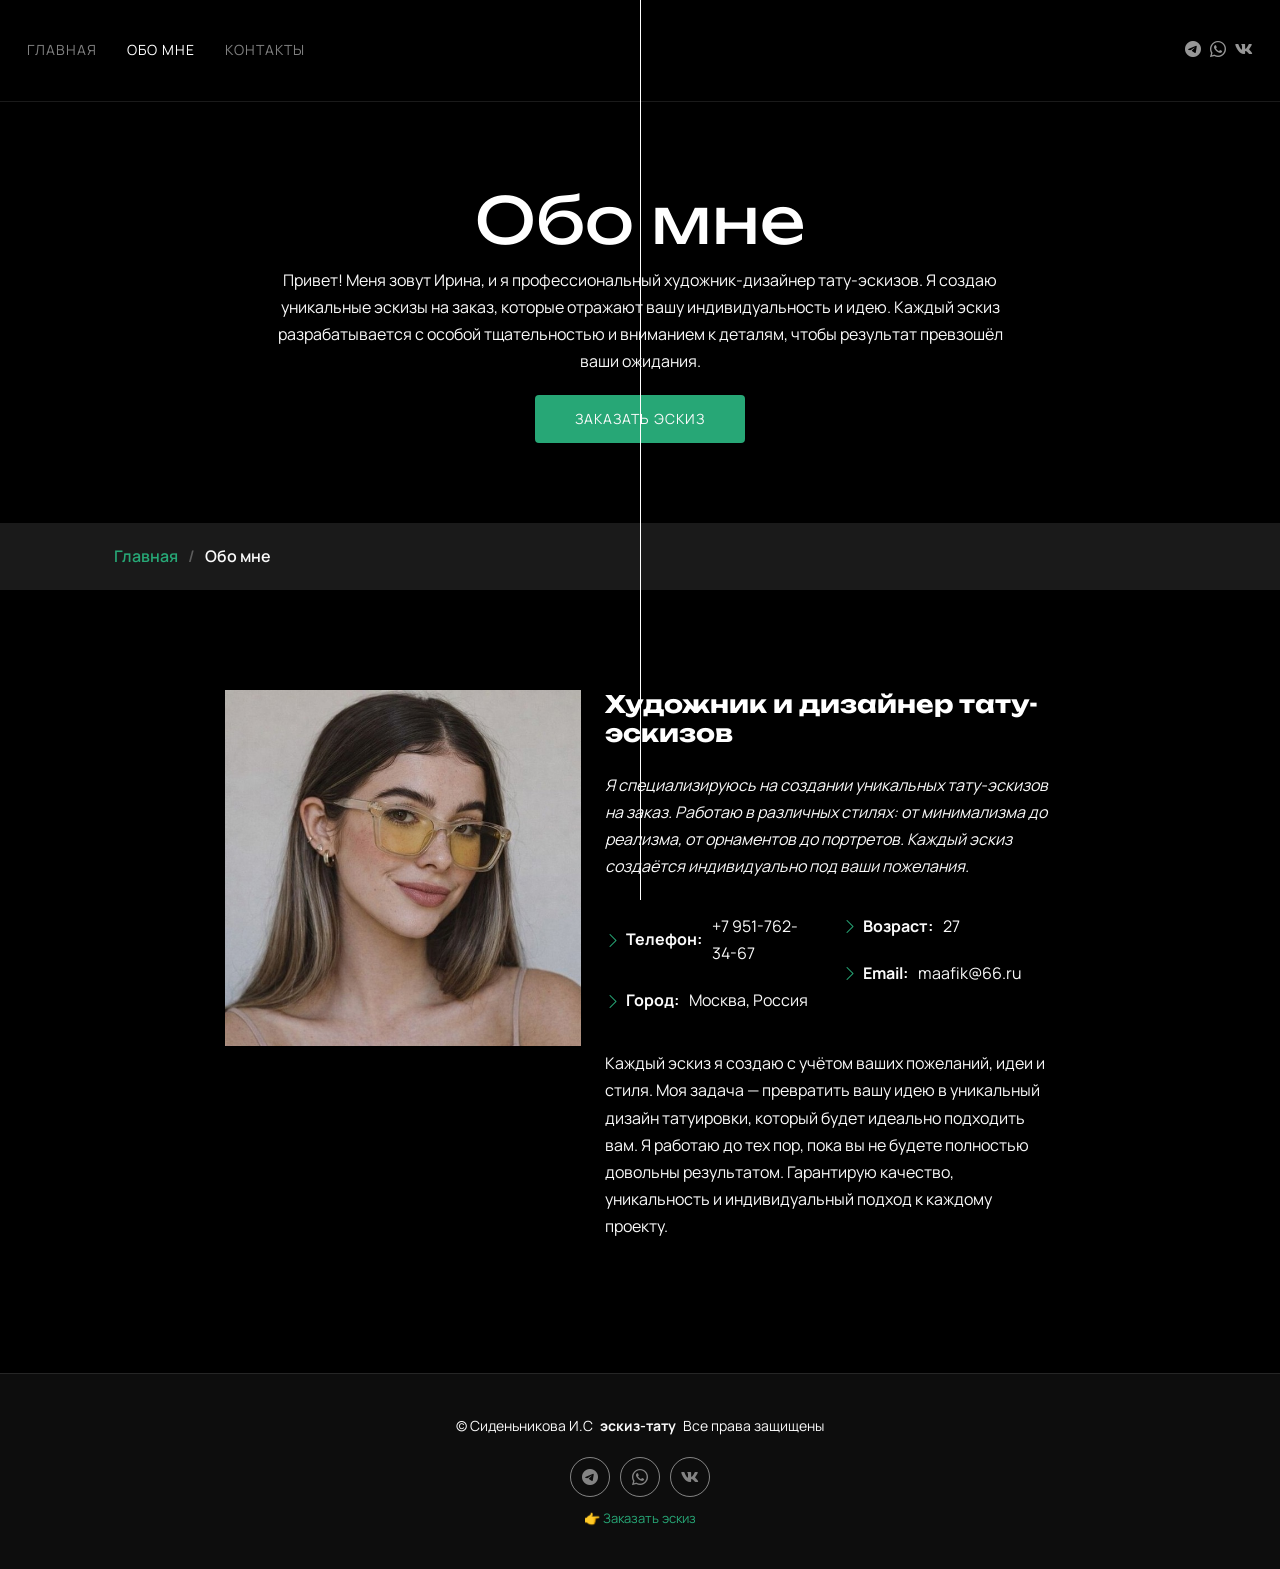
==== about.html @ c729ea21 "44" ====
<!DOCTYPE html>
<html lang="ru">

<head>
  <meta charset="utf-8">
  <meta content="width=device-width, initial-scale=1.0" name="viewport">
  <title>эскиз-тату — Обо мне</title>
  <meta name="description" content="Обо мне - Ирина, художник и дизайнер тату-эскизов. Создаю уникальные дизайны на заказ с учётом ваших пожеланий.">
  <meta name="keywords" content="обо мне, художник тату, дизайнер эскизов, тату мастер, ирина, портфолио">

  <!-- DNS prefetch for external resources -->
  <link rel="dns-prefetch" href="//fonts.googleapis.com">
  <link rel="dns-prefetch" href="//fonts.gstatic.com">
  <link rel="dns-prefetch" href="//mc.yandex.ru">

  <!-- Favicons -->
  <link rel="icon" href="/favicon.ico" type="image/x-icon">
  <link href="assets/img/favicon.png" rel="icon">
  <link href="assets/img/apple-touch-icon.png" rel="apple-touch-icon">

  <!-- Fonts - optimized -->
  <link rel="preconnect" href="https://fonts.googleapis.com">
  <link rel="preconnect" href="https://fonts.gstatic.com" crossorigin>
  <link rel="preload" href="https://fonts.googleapis.com/css2?family=Manrope:wght@300;400;500;600;700;800&family=Unbounded:wght@400;500;600;700;800&display=swap" as="style" onload="this.onload=null;this.rel='stylesheet'">
  <noscript><link href="https://fonts.googleapis.com/css2?family=Manrope:wght@300;400;500;600;700;800&family=Unbounded:wght@400;500;600;700;800&display=swap" rel="stylesheet"></noscript>


  <!-- Vendor CSS Files -->
  <link href="assets/vendor/bootstrap/css/bootstrap.min.css" rel="stylesheet">
  <link href="assets/vendor/bootstrap-icons/bootstrap-icons.css" rel="stylesheet">
  <link href="assets/vendor/aos/aos.css" rel="stylesheet">
  <link href="assets/vendor/glightbox/css/glightbox.min.css" rel="stylesheet">
  <link href="assets/vendor/swiper/swiper-bundle.min.css" rel="stylesheet">

  <!-- Main CSS File -->
  <link href="assets/css/main.css?v=2.0" rel="stylesheet">

  <link rel="stylesheet" href="https://cdnjs.cloudflare.com/ajax/libs/font-awesome/5.15.2/css/all.min.css"/>


  <!-- =======================================================
  * Template Name: PhotoFolio
  * Template URL: https://bootstrapmade.com/photofolio-bootstrap-photography-website-template/
  * Author: BootstrapMade.com
  ======================================================== -->
</head>
<!-- Yandex.Metrika counter -->
<script type="text/javascript">
    (function(m,e,t,r,i,k,a){
        m[i]=m[i]||function(){(m[i].a=m[i].a||[]).push(arguments)};
        m[i].l=1*new Date();
        for (var j = 0; j < document.scripts.length; j++) {if (document.scripts[j].src === r) { return; }}
        k=e.createElement(t),a=e.getElementsByTagName(t)[0],k.async=1,k.src=r,a.parentNode.insertBefore(k,a)
    })(window, document,'script','https://mc.yandex.ru/metrika/tag.js?id=111115111', 'ym');

    ym(111115111, 'init', {ssr:true, webvisor:true, clickmap:true, ecommerce:"dataLayer", referrer: document.referrer, url: location.href, accurateTrackBounce:true, trackLinks:true});
</script>
<noscript><div><img src="https://mc.yandex.ru/watch/111115111" style="position:absolute; left:-9999px;" alt="" /></div></noscript>
<!-- /Yandex.Metrika counter -->


<body class="about-page">

  <header id="header" class="header d-flex align-items-center sticky-top">
    <div class="container-fluid position-relative d-flex align-items-center justify-content-between">

      
      <nav id="navmenu" class="navmenu">
        <ul>
          <li><a href="http://irinatattoosketch.online/">Главная<br></a></li>
          <li><a href="http://irinatattoosketch.online/about.html" class="active">Обо мне</a></li>
          <li><a href="http://irinatattoosketch.online/contact.html">Контакты</a></li>
        </ul>
        <i class="mobile-nav-toggle d-xl-none bi bi-list"></i>
      </nav>

      <div class="header-social-links">
        <a href="#" class="whatsapp" onclick="openTelegramModal(); return false;"><i class="bi bi-facebook"></i></a>
        <a href="#" class="whatsapp" onclick="openWhatsAppModal(); return false;"><i class="bi bi-whatsapp"></i></a>
        <a href="https://vk.me/tattoo_sketchs1" class="instagram"><i class='fab fa-vk'></i></a>
      </div>

    </div>
  </header>
  <main class="main">

    <!-- Page Title -->
    <div class="page-title" data-aos="fade">
      <div class="heading">
        <div class="container">
          <div class="row d-flex justify-content-center text-center">
            <div class="col-lg-8">
              <h1>Обо мне</h1>
<p class="mb-0">Привет! Меня зовут Ирина, и я профессиональный художник-дизайнер тату-эскизов. 
  Я создаю уникальные эскизы на заказ, которые отражают вашу индивидуальность и идею. 
  Каждый эскиз разрабатывается с особой тщательностью и вниманием к деталям, чтобы результат превзошёл ваши ожидания.</p>

              <a href="http://irinatattoosketch.online/contact.html" class="cta-btn">Заказать эскиз<br></a>
            </div>
          </div>
        </div>
      </div>
      <nav class="breadcrumbs">
        <div class="container">
          <ol>
            <li><a href="http://irinatattoosketch.online/">Главная</a></li>
            <li class="current">Обо мне</li>
          </ol>
        </div>
      </nav>
    </div><!-- End Page Title -->

    <!-- About Section -->
    <section id="about" class="about section">

      <div class="container" data-aos="fade-up" data-aos-delay="100">

        <div class="row gy-4 justify-content-center">
          <div class="col-lg-4">
            <img src="assets/img/profile-img.png" class="img-fluid" alt="">
          </div>
          <div class="col-lg-5 content">
            <h2>Художник и дизайнер тату-эскизов</h2>
<p class="fst-italic py-3">
 Я специализируюсь на создании уникальных тату-эскизов на заказ. Работаю в различных стилях: от минимализма до реализма, от орнаментов до портретов. Каждый эскиз создаётся индивидуально под ваши пожелания.
</p>

     
            <div class="row">
              <div class="col-lg-6">
                <ul>
                  <li><i class="bi bi-chevron-right"></i> <strong>Телефон:</strong> <span>+7 951-762-34-67</span></li>
                  <li><i class="bi bi-chevron-right"></i> <strong>Город:</strong> <span>Москва, Россия</span></li>
                </ul>
              </div>
              <div class="col-lg-6">
                <ul>
                  <li><i class="bi bi-chevron-right"></i> <strong>Возраст:</strong> <span>27</span></li>
                  <li><i class="bi bi-chevron-right"></i> <strong>Email:</strong> <span>maafik@66.ru</span></li>
                </ul>
              </div>
            </div>
            
<p class="py-3">
   Каждый эскиз я создаю с учётом ваших пожеланий, идеи и стиля. 
  Моя задача — превратить вашу идею в уникальный дизайн татуировки, который будет идеально подходить вам. 
  Я работаю до тех пор, пока вы не будете полностью довольны результатом. 
  Гарантирую качество, уникальность и индивидуальный подход к каждому проекту.
</p>

          </div>
        </div>

      </div>

    </section><!-- /About Section -->

  </main>

  <footer id="footer" class="footer">

    <div class="container">
      <div class="copyright text-center ">
        <p>© <span>Cиденьникова И.С</span> <strong class="px-1 sitename">эскиз-тату</strong> <span> Все права защищены</span></p>
      </div>
      <div class="social-links d-flex justify-content-center">
        <a href="#" class="whatsapp" onclick="openTelegramModal(); return false;"><i class="bi bi-facebook"></i></a>
        <a href="#" class="whatsapp" onclick="openWhatsAppModal(); return false;"><i class="bi bi-whatsapp"></i></a>
                <a href="https://vk.me/tattoo_sketchs1"><i class='fab flex-shrink-0'>&#xf189;</i></a>
      </div>
      <div class="credits">
        <!-- All the links in the footer should remain intact. -->
        <!-- You can delete the links only if you've purchased the pro version. -->
        <!-- Licensing information: https://bootstrapmade.com/license/ -->
        <!-- Purchase the pro version with working PHP/AJAX contact form: [buy-url] -->
<a href="http://irinatattoosketch.online/contact.html">👉 Заказать эскиз</a>
      </div>
    </div>

  </footer>

  <!-- WhatsApp Modal -->
  <div class="order-modal" id="whatsappModal" style="display: none;">
    <div class="order-modal__dialog">
      <button class="order-modal__close" type="button" aria-label="Закрыть" onclick="closeWhatsAppModal()">✕</button>
      <div class="order-modal__title">Написать в WhatsApp</div>
      <div class="order-modal__text">
        Для работы WhatsApp в России нужно включить VPN. Если у вас нет VPN, лучше воспользуйтесь ВКонтакте.
      </div>
      <div class="order-modal__actions">
        <a class="order-modal__btn order-modal__btn--wa" href="https://wa.me/79517623467?text=%D0%97%D0%B4%D1%80%D0%B0%D0%B2%D1%81%D1%82%D0%B2%D1%83%D0%B9%D1%82%D0%B5!%20%D0%A5%D0%BE%D1%87%D1%83%20%D0%B7%D0%B0%D0%BA%D0%B0%D0%B7%D0%B0%D1%82%D1%8C%20%D1%8D%D1%81%D0%BA%D0%B8%D0%B7." target="_blank" rel="noopener">
          <span class="order-modal__btn-content">
            <span class="order-modal__btn-main">WhatsApp</span>
            <span class="order-modal__btn-sub">работает с VPN</span>
          </span>
        </a>
<a class="order-modal__btn order-modal__btn--vk" href="https://vk.me/tattoo_sketchs1" target="_blank" rel="noopener">ВКонтакте</a>
      </div>
    </div>
  </div>

  <!-- Telegram Modal -->
  <div class="order-modal" id="telegramModal" style="display: none;">
    <div class="order-modal__dialog">
      <button class="order-modal__close" type="button" aria-label="Закрыть" onclick="closeTelegramModal()">✕</button>
      <div class="order-modal__title">Написать в Telegram</div>
      <div class="order-modal__text">
        Для работы Telegram в России нужно включить VPN. Если у вас нет VPN, лучше воспользуйтесь ВКонтакте.
      </div>
      <div class="order-modal__actions">
        <a class="order-modal__btn order-modal__btn--tg" href="https://t.me/Irinasketchs?text=%D0%97%D0%B4%D1%80%D0%B0%D0%B2%D1%81%D1%82%D0%B2%D1%83%D0%B9%D1%82%D0%B5!%20%D0%A5%D0%BE%D1%87%D1%83%20%D0%B7%D0%B0%D0%BA%D0%B0%D0%B7%D0%B0%D1%82%D1%8C%20%D1%8D%D1%81%D0%BA%D0%B8%D0%B7." target="_blank" rel="noopener">
          <span class="order-modal__btn-content">
            <span class="order-modal__btn-main">Telegram</span>
            <span class="order-modal__btn-sub">работает с VPN</span>
          </span>
                  <a class="order-modal__btn order-modal__btn--vk" href="https://vk.me/tattoo_sketchs1" target="_blank" rel="noopener">ВКонтакте</a>
        </a>
      </div>
    </div>
  </div>

  <!-- WhatsApp Modal -->
  <div class="order-modal" id="whatsappModal" style="display: none;">
    <div class="order-modal__dialog">
      <button class="order-modal__close" type="button" aria-label="Закрыть" onclick="closeWhatsAppModal()">✕</button>
      <div class="order-modal__title">Написать в WhatsApp</div>
      <div class="order-modal__text">
        Для работы WhatsApp в России нужно включить VPN. Если у вас нет VPN, лучше воспользуйтесь ВКонтакте.
      </div>
      <div class="order-modal__actions">
        <a class="order-modal__btn order-modal__btn--wa" href="https://wa.me/79517623467?text=%D0%97%D0%B4%D1%80%D0%B0%D0%B2%D1%81%D1%82%D0%B2%D1%83%D0%B9%D1%82%D0%B5!%20%D0%A5%D0%BE%D1%87%D1%83%20%D0%B7%D0%B0%D0%BA%D0%B0%D0%B7%D0%B0%D1%82%D1%8C%20%D1%8D%D1%81%D0%BA%D0%B8%D0%B7." target="_blank" rel="noopener">
          <span class="order-modal__btn-content">
            <span class="order-modal__btn-main">WhatsApp</span>
            <span class="order-modal__btn-sub">работает с VPN</span>
          </span>
        </a>
        <a class="order-modal__btn order-modal__btn--vk" href="https://vk.me/tattoo_sketchs1" target="_blank" rel="noopener">ВКонтакте</a>
      </div>
    </div>
  </div>

   <!-- Tracking scripts - loaded after page load for better performance -->
  <script>
    // WhatsApp Modal functions
    function openWhatsAppModal() {
      document.getElementById('whatsappModal').style.display = 'flex';
      document.body.style.overflow = 'hidden';
    }
    
    function closeWhatsAppModal() {
      document.getElementById('whatsappModal').style.display = 'none';
      document.body.style.overflow = '';
    }

    // Telegram Modal functions
    function openTelegramModal() {
      document.getElementById('telegramModal').style.display = 'flex';
      document.body.style.overflow = 'hidden';
    }

    function closeTelegramModal() {
      document.getElementById('telegramModal').style.display = 'none';
      document.body.style.overflow = '';
    }
    
    // Close modal when clicking outside
    document.addEventListener('click', function(event) {
      const whatsappModal = document.getElementById('whatsappModal');
      const telegramModal = document.getElementById('telegramModal');
      if (event.target === whatsappModal) {
        closeWhatsAppModal();
      }
      if (event.target === telegramModal) {
        closeTelegramModal();
      }
    });

    window.addEventListener('load', function() {
      setTimeout(function() {
        // Загружаем изображение с задержкой 1 секунду
        const handmadeImage = document.getElementById("handmadeImage");
        if (handmadeImage) {
          handmadeImage.src = "assets/img/gallery/123123123.jpg";
        }
        
        // Top.Mail.Ru counter - DISABLED for performance
        /*
        var _tmr = window._tmr || (window._tmr = []);
        _tmr.push({id: "3636165", type: "pageView", start: (new Date()).getTime()});
        (function (d, w, id) {
          if (d.getElementById(id)) return;
          var ts = d.createElement("script"); ts.type = "text/javascript"; ts.async = true; ts.id = id;
          ts.src = "https://top-fwz1.mail.ru/js/code.js";
          var f = function () {var s = d.getElementsByTagName("script")[0]; s.parentNode.insertBefore(ts, s);};
          if (w.opera == "[object Opera]") { d.addEventListener("DOMContentLoaded", f, false); } else { f(); }
        })(document, window, "tmr-code");
        */

        // TikTok Pixel Code - DISABLED for performance
        /*
        !function (w, d, t) {
          w.TiktokAnalyticsObject=t;var ttq=w[t]=w[t]||[];ttq.methods=["page","track","identify","instances","debug","on","off","once","ready","alias","group","enableCookie","disableCookie","holdConsent","revokeConsent","grantConsent"],ttq.setAndDefer=function(t,e){t[e]=function(){t.push([e].concat(Array.prototype.slice.call(arguments,0)))}};for(var i=0;i<ttq.methods.length;i++)ttq.setAndDefer(ttq,ttq.methods[i]);ttq.instance=function(t){for(
          var e=ttq._i[t]||[],n=0;n<ttq.methods.length;n++)ttq.setAndDefer(e,ttq.methods[n]);return e},ttq.load=function(e,n){var r="https://analytics.tiktok.com/i18n/pixel/events.js",o=n&&n.partner;ttq._i=ttq._i||{},ttq._i[e]=[],ttq._i[e]._u=r,ttq._t=ttq._t||{},ttq._t[e]=+new Date,ttq._o=ttq._o||{},ttq._o[e]=n||{};n=document.createElement("script")
          ;n.type="text/javascript",n.async=!0,n.src=r+"?sdkid="+e+"&lib="+t;e=document.getElementsByTagName("script")[0];e.parentNode.insertBefore(n,e)};
          
            ttq.load('D0GA8H3C77U9TS4J8B10');
            ttq.page();
          }(window, document, 'ttq');
        */
      }, 1000); // Минимальная задержка для будущих скриптов
    });
  </script>
  <!-- Top.Mail.Ru noscript - DISABLED for performance -->
  <!-- <noscript>
    <div><img src="https://top-fwz1.mail.ru/counter?id=3636165;js=na" style="position:absolute;left:-9999px;" alt="Top.Mail.Ru" /></div>
  </noscript> -->


  <!-- Scroll Top -->
  <a href="#" id="scroll-top" class="scroll-top d-flex align-items-center justify-content-center"><i class="bi bi-arrow-up-short"></i></a>

  <!-- Preloader -->
  <div id="preloader">
    <div class="line"></div>
  </div>

  <!-- Critical JS preload -->
  <link rel="preload" href="assets/vendor/bootstrap/js/bootstrap.bundle.min.js" as="script">
  <link rel="preload" href="assets/vendor/aos/aos.js" as="script">
  <link rel="preload" href="assets/js/main.js?v=2.0" as="script">

  <!-- Vendor JS Files -->
  <script src="assets/vendor/bootstrap/js/bootstrap.bundle.min.js" defer></script>
  <script src="assets/vendor/php-email-form/validate.js" defer></script>
  <script src="assets/vendor/aos/aos.js" defer></script>
  <script src="assets/vendor/glightbox/js/glightbox.min.js" defer></script>
  <script src="assets/vendor/swiper/swiper-bundle.min.js" defer></script>

  <!-- Main JS File -->
  <script src="assets/js/main.js?v=2.0" defer></script>

  <!-- WhatsApp Modal functions -->
  <script>
    function openWhatsAppModal() {
      document.getElementById('whatsappModal').style.display = 'flex';
      document.body.style.overflow = 'hidden';
    }
    
    function closeWhatsAppModal() {
      document.getElementById('whatsappModal').style.display = 'none';
      document.body.style.overflow = '';
    }
    
    // Close modal when clicking outside
    document.addEventListener('click', function(event) {
      const whatsappModal = document.getElementById('whatsappModal');
      if (event.target === whatsappModal) {
        closeWhatsAppModal();
      }
    });
  </script>

</body>

</html>
---- assets/css/main.css ----
/**
* Template Name: PhotoFolio
* Template URL: https://bootstrapmade.com/photofolio-bootstrap-photography-website-template/
* Updated: Aug 07 2024 with Bootstrap v5.3.3
* Author: BootstrapMade.com
* License: https://bootstrapmade.com/license/
*/

/*--------------------------------------------------------------
# Font & Color Variables
# Help: https://bootstrapmade.com/color-system/
--------------------------------------------------------------*/
/* Fonts */
:root {
  --default-font: "Manrope",  system-ui, -apple-system, "Segoe UI", Roboto, "Helvetica Neue", Arial, "Noto Sans", "Liberation Sans", sans-serif, "Apple Color Emoji", "Segoe UI Emoji", "Segoe UI Symbol", "Noto Color Emoji";
  --heading-font: "Unbounded",  sans-serif;
  --nav-font: "Manrope",  sans-serif;
}

/* Global Colors - The following color variables are used throughout the website. Updating them here will change the color scheme of the entire website */
:root { 
  --background-color: #000000; /* Background color for the entire website, including individual sections */
  --default-color: #fafafa; /* Default color used for the majority of the text content across the entire website */
  --heading-color: #ffffff; /* Color for headings, subheadings and title throughout the website */
  --accent-color: #27a776; /* Accent color that represents your brand on the website. It's used for buttons, links, and other elements that need to stand out */
  --surface-color: #1a1a1a; /* The surface color is used as a background of boxed elements within sections, such as cards, icon boxes, or other elements that require a visual separation from the global background. */
  --contrast-color: #ffffff; /* Contrast color for text, ensuring readability against backgrounds of accent, heading, or default colors. */
}

/* Nav Menu Colors - The following color variables are used specifically for the navigation menu. They are separate from the global colors to allow for more customization options */
:root {
  --nav-color: rgba(255, 255, 255, 0.5);  /* The default color of the main navmenu links */
  --nav-hover-color: #ffffff; /* Applied to main navmenu links when they are hovered over or active */
  --nav-mobile-background-color: #1a1a1a; /* Used as the background color for mobile navigation menu */
  --nav-dropdown-background-color: #1a1a1a; /* Used as the background color for dropdown items that appear when hovering over primary navigation items */
  --nav-dropdown-color: rgba(255, 255, 255, 0.5); /* Used for navigation links of the dropdown items in the navigation menu. */
  --nav-dropdown-hover-color: #ffffff; /* Similar to --nav-hover-color, this color is applied to dropdown navigation links when they are hovered over. */
}

/* Color Presets - These classes override global colors when applied to any section or element, providing reuse of the sam color scheme. */

.light-background {
  --background-color: #1a1a1a;
  --surface-color: #343434;
}

.dark-background {
  --background-color: #060606;
  --default-color: #ffffff;
  --heading-color: #ffffff;
  --surface-color: #252525;
  --contrast-color: #ffffff;
}

/* Smooth scroll */
:root {
  scroll-behavior: smooth;
}

/*--------------------------------------------------------------
# General Styling & Shared Classes
--------------------------------------------------------------*/
body {
  color: var(--default-color);
  background-color: var(--background-color);
  font-family: var(--default-font);
}

a {
  color: var(--accent-color);
  text-decoration: none;
  transition: 0.3s;
}

a:hover {
  color: color-mix(in srgb, var(--accent-color), transparent 25%);
  text-decoration: none;
}

h1,
h2,
h3,
h4,
h5,
h6 {
  color: var(--heading-color);
  font-family: var(--heading-font);
}

/* PHP Email Form Messages
------------------------------*/
.php-email-form .error-message {
  display: none;
  background: #df1529;
  color: #ffffff;
  text-align: left;
  padding: 15px;
  margin-bottom: 24px;
  font-weight: 600;
}

.php-email-form .sent-message {
  display: none;
  color: #ffffff;
  background: #059652;
  text-align: center;
  padding: 15px;
  margin-bottom: 24px;
  font-weight: 600;
}

.php-email-form .loading {
  display: none;
  background: var(--surface-color);
  text-align: center;
  padding: 15px;
  margin-bottom: 24px;
}

.php-email-form .loading:before {
  content: "";
  display: inline-block;
  border-radius: 50%;
  width: 24px;
  height: 24px;
  margin: 0 10px -6px 0;
  border: 3px solid var(--accent-color);
  border-top-color: var(--surface-color);
  animation: php-email-form-loading 1s linear infinite;
}

@keyframes php-email-form-loading {
  0% {
      transform: rotate(0deg);
  }

  100% {
      transform: rotate(360deg);
  }
}

body {
  font-family: var(--default-font);
  margin: 0;
  padding: 0;
  background: #000;
  color: #fff;
  line-height: 1.7;
}

.overlay {
  position: fixed;
  top: 0;
  left: 0;
  width: 100%;
  height: 100%;
  background: rgba(0, 0, 0, 0.9);
}

.order-modal {
  position: fixed;
  inset: 0;
  display: none;
  align-items: center;
  justify-content: center;
  background: rgba(0, 0, 0, 0.78);
  backdrop-filter: blur(4px);
  padding: 0;
  z-index: 10500;
  overflow: hidden;
  overscroll-behavior: contain;
  padding-top: env(safe-area-inset-top, 0px);
  padding-bottom: env(safe-area-inset-bottom, 0px);
}

.order-modal.open {
  display: flex;
}

.order-modal__dialog {
  position: relative;
  background: radial-gradient(circle at 15% 15%, rgba(255, 108, 61, 0.12), transparent 40%),
              radial-gradient(circle at 80% 0%, rgba(255, 60, 125, 0.14), transparent 45%),
              #0b0b0f;
  border: 1px solid rgba(255, 255, 255, 0.06);
  box-shadow: 0 20px 60px rgba(0, 0, 0, 0.55);
  border-radius: 18px;
  max-width: 840px;
  width: 100%;
  padding: 32px 28px 26px;
  color: #f8f8f8;
  box-sizing: border-box;
  max-height: 100vh; /* fallback */
  max-height: 100svh;
  max-height: 100dvh;
  overflow-x: hidden;
  overflow-y: auto;
  overscroll-behavior: contain;
  -webkit-overflow-scrolling: touch;
}

.order-modal__dialog--sm {
  max-width: 460px;
}

.order-modal__close {
  position: absolute;
  top: 12px;
  right: 12px;
  width: 28px;
  height: 28px;
  border-radius: 50%;
  background: rgba(255, 255, 255, 0.08);
  border: 1px solid rgba(255, 255, 255, 0.08);
  color: #fff;
  font-size: 16px;
  display: grid;
  place-items: center;
  cursor: pointer;
  transition: 0.25s;
}

.order-modal__close:hover {
  background: rgba(255, 255, 255, 0.16);
}

.order-modal__title {
  text-align: center;
  font-size: clamp(24px, 2.8vw, 32px);
  margin: 6px 0 12px;
  font-weight: 800;
}

.order-modal__text {
  text-align: center;
  color: rgba(255, 255, 255, 0.82);
  line-height: 1.55;
  max-width: 700px;
  margin: 0 auto 24px;
  font-size: 16px;
}

.order-modal__actions {
  display: grid;
  grid-template-columns: 1fr;
  gap: 12px;
  margin-bottom: 18px;
}

.order-modal__btn {
  display: inline-flex;
  align-items: center;
  justify-content: center;
  gap: 10px;
  padding: 14px 18px;
  border-radius: 12px;
  border: none;
  font-size: 17px;
  font-weight: 800;
  text-transform: uppercase;
  letter-spacing: 0.4px;
  cursor: pointer;
  transition: transform 0.2s ease, box-shadow 0.25s ease, filter 0.25s ease;
  width: 100%;
  color: #0b0b0f;
}

.order-modal__btn:hover {
  transform: translateY(-1px);
  filter: brightness(1.05);
}

.order-modal__btn--tg:hover {
  color: #ff3c3d;
}

.order-modal__btn:focus-visible {
  outline: 2px solid #fff;
  outline-offset: 3px;
}

.order-modal__btn--tg {
  background: linear-gradient(135deg, #37aee2, #1e96c8);
  box-shadow: 0 10px 28px rgba(55, 174, 226, 0.35);
}

.order-modal__btn--wa {
  background: linear-gradient(135deg, #25d366, #128c7e);
  box-shadow: 0 10px 28px rgba(37, 211, 102, 0.35);
  font-size: 17px;
  font-weight: 800;
  text-transform: uppercase;
  letter-spacing: 0.4px;
  padding: 14px 18px;
}

.order-modal__btn--vk {
  background: linear-gradient(135deg, #4c75a3, #2a5885);
  box-shadow: 0 10px 28px rgba(76, 117, 163, 0.35);
}

.order-modal__btn--wa:hover {
  color: #fff;
}

.order-modal__btn--max{
  background: linear-gradient(135deg, #4c75a3, #2a5885);
  box-shadow: 0 10px 28px rgba(76, 117, 163, 0.35);
}

.order-modal__btn--ig {
  background: linear-gradient(135deg, #f9ce34, #ee2a7b, #6228d7);
  box-shadow: 0 10px 28px rgba(238, 42, 123, 0.35);
}

.order-modal__btn--ig:hover {
  color: #fff;
}

.order-modal__btn--fb {
  background: linear-gradient(135deg, #00b2ff, #006aff, #a033ff);
  box-shadow: 0 10px 28px rgba(0, 106, 255, 0.35);
}

.order-modal__btn--fb:hover {
  color: #fff;
}

.order-modal__btn-content {
  display: flex;
  flex-direction: column;
  align-items: center;
  justify-content: center;
  width: 100%;
  height: 100%;
  text-align: center;
}

.order-modal__btn-main {
  font-size: 17px;
  font-weight: 800;
  text-transform: uppercase;
  letter-spacing: 0.4px;
  line-height: 1.2;
}

.order-modal__btn-sub {
  font-size: 11px;
  opacity: 0.8;
  margin-top: 2px;
  line-height: 1.2;
  text-transform: none;
  letter-spacing: normal;
}

.order-modal__btn-phone {
  font-size: 10px;
  opacity: 0.7;
  margin-top: 2px;
  line-height: 1.2;
}

.order-carousel {
  margin-top: 12px;
}

.order-carousel__label {
  font-weight: 700;
  letter-spacing: 0.6px;
  text-transform: uppercase;
  font-size: 13px;
  color: rgba(255, 255, 255, 0.65);
  margin-bottom: 8px;
  display: inline-block;
}

.order-carousel__viewport {
  position: relative;
}

.order-carousel__track {
  display: grid;
  grid-auto-flow: column;
  grid-auto-columns: 82%;
  gap: 14px;
  overflow-x: auto;
  scroll-snap-type: x mandatory;
  scroll-behavior: smooth;
  padding: 6px 4px 10px;
  -webkit-overflow-scrolling: touch;
}

.order-carousel__track::-webkit-scrollbar {
  height: 6px;
}

.order-carousel__track::-webkit-scrollbar-thumb {
  background: rgba(255, 255, 255, 0.22);
  border-radius: 8px;
}

.order-carousel__item {
  scroll-snap-align: center;
  border-radius: 12px;
  overflow: hidden;
  border: 1px solid rgba(255, 255, 255, 0.06);
  background: #111;
}

.order-carousel__item img {
  width: 100%;
  height: 100%;
  display: block;
  object-fit: cover;
  user-select: none;
  pointer-events: none;
  -webkit-user-drag: none;
}

.order-carousel__nav {
  position: absolute;
  inset: 0;
  pointer-events: none;
}

.order-carousel__arrow {
  position: absolute;
  top: 50%;
  transform: translateY(-50%);
  width: 44px;
  height: 44px;
  border-radius: 50%;
  border: 1px solid rgba(255, 255, 255, 0.15);
  background: rgba(0, 0, 0, 0.5);
  color: #fff;
  display: grid;
  place-items: center;
  cursor: pointer;
  pointer-events: all;
  transition: 0.25s ease;
}

.order-carousel__arrow:hover {
  background: rgba(0, 0, 0, 0.7);
  border-color: rgba(255, 255, 255, 0.25);
}

.order-carousel__arrow--prev {
  left: -6px;
}

.order-carousel__arrow--next {
  right: -6px;
}

.order-modal small {
  display: block;
  text-align: center;
  color: rgba(255, 255, 255, 0.55);
  margin-top: 12px;
}

.order-modal__vpn-notice {
  text-align: right;
  margin-top: 8px;
  padding-right: 8px;
}

.order-modal__vpn-text {
  color: #ff0000;
  font-size: 12px;
  opacity: 0.8;
}

/* Order modal: messenger / form toggle switch */
.order-toggle {
  display: flex;
  gap: 6px;
  background: rgba(255, 255, 255, 0.06);
  border: 1px solid rgba(255, 255, 255, 0.08);
  padding: 5px;
  border-radius: 13px;
  margin: 0 auto 22px;
  max-width: 380px;
}

.order-toggle__btn {
  flex: 1;
  padding: 11px 10px;
  border-radius: 9px;
  border: none;
  background: transparent;
  color: rgba(255, 255, 255, 0.65);
  font-weight: 700;
  font-size: 13px;
  text-transform: uppercase;
  letter-spacing: 0.3px;
  cursor: pointer;
  transition: 0.25s ease;
}

.order-toggle__btn:hover {
  color: #fff;
}

.order-toggle__btn.active {
  background: linear-gradient(135deg, #ff6b3d, #ff3c7d);
  color: #0b0b0f;
  box-shadow: 0 8px 22px rgba(255, 90, 70, 0.35);
}

/* Order modal: sliding panels */
.order-panel {
  display: none;
}

.order-panel.active {
  display: block;
  animation: orderPanelIn 0.25s ease;
}

@keyframes orderPanelIn {
  from { opacity: 0; transform: translateY(6px); }
  to { opacity: 1; transform: translateY(0); }
}

/* Order request form */
.order-form {
  display: flex;
  flex-direction: column;
  gap: 14px;
  margin-bottom: 4px;
}

.order-form__field label {
  display: block;
  font-size: 12px;
  font-weight: 700;
  text-transform: uppercase;
  letter-spacing: 0.5px;
  color: rgba(255, 255, 255, 0.6);
  margin-bottom: 8px;
}

.order-form__field input[type="text"],
.order-form__field textarea {
  width: 100%;
  padding: 13px 14px;
  border-radius: 10px;
  border: 1px solid rgba(255, 255, 255, 0.1);
  background: rgba(255, 255, 255, 0.04);
  color: #fff;
  font-size: 15px;
  font-family: inherit;
  outline: none;
  resize: vertical;
  transition: 0.25s ease;
  box-sizing: border-box;
}

.order-form__field input[type="text"]::placeholder,
.order-form__field textarea::placeholder {
  color: rgba(255, 255, 255, 0.35);
}

.order-form__field input[type="text"]:focus,
.order-form__field textarea:focus {
  border-color: rgba(255, 108, 61, 0.6);
  box-shadow: 0 0 0 3px rgba(255, 108, 61, 0.15);
}

.order-form__radio-group {
  display: flex;
  gap: 10px;
  flex-wrap: wrap;
}

.order-form__radio {
  display: flex;
  align-items: center;
  gap: 7px;
  padding: 9px 14px;
  border-radius: 9px;
  border: 1px solid rgba(255, 255, 255, 0.1);
  background: rgba(255, 255, 255, 0.03);
  color: rgba(255, 255, 255, 0.8);
  font-size: 13px;
  font-weight: 600;
  cursor: pointer;
  transition: 0.25s ease;
}

.order-form__radio:has(input:checked) {
  border-color: rgba(255, 108, 61, 0.55);
  background: rgba(255, 108, 61, 0.12);
  color: #fff;
}

.order-form__radio input {
  accent-color: #ff6b3d;
  width: 15px;
  height: 15px;
  margin: 0;
}

.order-form__submit {
  display: inline-flex;
  align-items: center;
  justify-content: center;
  padding: 14px 18px;
  border-radius: 12px;
  border: none;
  font-size: 15px;
  font-weight: 800;
  text-transform: uppercase;
  letter-spacing: 0.4px;
  cursor: pointer;
  color: #0b0b0f;
  background: linear-gradient(135deg, #ff6b3d, #ff3c7d);
  box-shadow: 0 10px 28px rgba(255, 90, 70, 0.35);
  transition: transform 0.2s ease, box-shadow 0.25s ease, filter 0.25s ease;
}

.order-form__submit:hover {
  transform: translateY(-1px);
  filter: brightness(1.05);
}

.order-form__hint {
  text-align: center;
  color: rgba(255, 255, 255, 0.5);
  font-size: 12px;
  margin: 10px 0 0;
}

.order-form__note {
  text-align: left;
  color: rgba(255, 255, 255, 0.45);
  font-size: 11.5px;
  line-height: 1.4;
  margin: 7px 0 0;
}

/* Order modal: final "thanks" step (after form submit) */
.order-thanks {
  text-align: center;
  padding: 6px 0 10px;
}

.order-thanks__icon {
  width: 52px;
  height: 52px;
  margin: 0 auto 14px;
  border-radius: 50%;
  display: grid;
  place-items: center;
  font-size: 24px;
  font-weight: 800;
  color: #0b0b0f;
  background: linear-gradient(135deg, #ff6b3d, #ff3c7d);
  box-shadow: 0 10px 28px rgba(255, 90, 70, 0.35);
}

.order-thanks__title {
  font-size: 22px;
  font-weight: 800;
  margin-bottom: 8px;
}

.order-thanks__text {
  color: rgba(255, 255, 255, 0.75);
  font-size: 15px;
  line-height: 1.5;
  max-width: 420px;
  margin: 0 auto 20px;
}

.order-thanks__laststep {
  display: inline-flex;
  flex-direction: column;
  align-items: center;
  gap: 8px;
  padding: 14px 22px;
  border-radius: 14px;
  background: rgba(255, 108, 61, 0.1);
  border: 1px solid rgba(255, 108, 61, 0.4);
  box-shadow: 0 0 0 4px rgba(255, 108, 61, 0.06);
  margin-bottom: 20px;
}

.order-thanks__badge {
  display: inline-block;
  padding: 4px 12px;
  border-radius: 999px;
  background: linear-gradient(135deg, #ff6b3d, #ff3c7d);
  color: #0b0b0f;
  font-size: 11px;
  font-weight: 800;
  text-transform: uppercase;
  letter-spacing: 0.6px;
}

.order-thanks__instruction {
  font-size: 16px;
  font-weight: 700;
  color: #fff;
}

.order-thanks__instruction strong {
  color: #ff8a5c;
  font-size: 18px;
}

.order-thanks__icons {
  display: flex;
  justify-content: center;
  gap: 14px;
}

.order-thanks__icon-btn {
  width: 44px;
  height: 44px;
  border-radius: 50%;
  display: grid;
  place-items: center;
  font-size: 18px;
  color: #fff;
  background: rgba(255, 255, 255, 0.06);
  border: 1px solid rgba(255, 255, 255, 0.12);
  transition: 0.25s ease;
}

.order-thanks__icon-btn:hover {
  transform: translateY(-2px);
  background: rgba(255, 255, 255, 0.12);
  color: #fff;
}

body.modal-open {
  overflow: hidden;
  overscroll-behavior: contain;
}

@media (min-width: 768px) {
  .order-modal__dialog {
    padding: 38px 38px 30px;
  }

  .order-modal__actions {
    grid-template-columns: repeat(2, minmax(0, 1fr));
  }

  .order-carousel__track {
    grid-auto-columns: 48%;
  }
}

@media (max-width: 767.98px) {
  .order-modal {
    align-items: flex-start;
  }

  .order-modal__dialog {
    margin-top: 20px;
    max-height: calc(100vh - 40px);
    max-height: calc(100svh - 40px);
    max-height: calc(100dvh - 40px);
    height: auto;
  }

  .order-carousel__item {
    height: 230px;
  }
}

@media (min-width: 1200px) {
  .order-carousel__track {
    grid-auto-columns: 36%;
  }

  .order-carousel__arrow {
    display: grid;
  }
}

.form-container {
  background: #000000;
  padding: 20px;
  border-radius: 15px;
  box-shadow: 0 0 20px rgba(255, 255, 255, 0.5);
  width: 90%;
  max-width: 600px;
}

.form-container h2 {
  margin: 0 0 10px; /* Уменьшены отступы */
  text-align: center;
  font-size: 24px;
  font-weight: bold;
}

.form-container label {
  display: block;
  margin: 4px 0 2px; /* Уменьшены отступы */
  color: #ccc;
}

.form-container input, .form-container select, .form-container button {
  width: 100%;
  padding: 14px; /* Увеличены отступы внутри элементов для комфортного ввода */
  margin-bottom: 8px; /* Уменьшены отступы между полями */
  border-radius: 8px;
  border: none;
  outline: none;
  font-size: 16px;
  background: #222;
  color: #fff;
  box-shadow: inset 0 0 5px rgba(0, 0, 0, 0.5);
}

.form-container input:focus, .form-container select:focus {
  box-shadow: 0 0 10px rgba(255, 255, 255, 0.5);
}

.form-container button {
  background: #444;
  color: #fff;
  text-transform: uppercase;
  letter-spacing: 1px;
  cursor: pointer;
  transition: 0.5s;
}

.form-container button:hover {
  background: #555;
  box-shadow: 0 0 10px rgba(255, 255, 255, 0.5);
}

.btn-order {
  display: inline-block;
  background: linear-gradient(135deg, #ff6b3d, #ff3c7d);
  color: #0f0f0f;
  padding: 12px 22px;
  border-radius: 10px;
  text-decoration: none;
  font-weight: 700;
  letter-spacing: 0.3px;
  transition: 0.35s;
  box-shadow: 0 8px 28px rgba(255, 90, 70, 0.35), 0 0 0 1px rgba(255, 255, 255, 0.06);
}

.btn-order:hover {
  transform: translateY(-1px);
  box-shadow: 0 12px 36px rgba(255, 90, 70, 0.5), 0 0 0 1px rgba(255, 255, 255, 0.08);
  color: #0b0b0b;
}

.btn-get-started {
  display: inline-block;
  padding: 14px 50px;
  border-radius: 10px;
  background: linear-gradient(135deg, #ff6b3d, #ff3c7d);
  color: #0f0f0f;
  text-transform: uppercase;
  letter-spacing: 1px;
  border: none;
  font-size: 18px;
  font-weight: 800;
  text-align: center;
  cursor: pointer;
  transition: 0.35s;
  box-shadow: 0 10px 35px rgba(255, 90, 70, 0.35), 0 0 0 2px rgba(255, 255, 255, 0.06);
}

.btn-get-started:hover {
  transform: translateY(-1px);
  box-shadow: 0 14px 45px rgba(255, 90, 70, 0.5), 0 0 0 2px rgba(255, 255, 255, 0.08);
  color: #0b0b0b;
}

.green-button {
  background: linear-gradient(135deg, #004d00, #007300);
  color: #fff;
  font-weight: 400;
  font-size: 16px;
  padding: 14px 50px;
  border-radius: 6px;
  text-transform: uppercase;
  letter-spacing: 1px;
  cursor: pointer;
  display: block;
  margin: 20px auto 0;
  text-align: center;
  transition: 0.5s;
}

.green-button:hover {
  background: linear-gradient(135deg, #006600, #009900);
  box-shadow: 0 0 15px rgba(0, 255, 0, 0.5);
}

textarea {
  width: 100%;
  height: 120px; /* Увеличена высота */
  resize: none;
  border: 1px solid #ccc;
  border-radius: 4px;
  padding: 10px; /* Увеличены отступы внутри textarea */
  font-size: 14px;
  box-sizing: border-box;
}

textarea:focus {
  border-color: #7bbd42;
  outline: none;
}

@media screen and (max-width: 768px) {
  .form-container {
      padding: 15px;
  }

  .form-container label {
      margin: 4px 0 2px; /* Уменьшены отступы */
  }

  .form-container input,
  .form-container select,
  .form-container button {
      padding: 12px; /* Увеличены отступы внутри элементов */
      margin-bottom: 6px; /* Уменьшены отступы между элементами */
  }

  .form-container h2 {
      font-size: 20px;
  }

  textarea {
      font-size: 14px; /* Размер шрифта как до изменений */
      padding: 10px; /* Отступы внутри textarea увеличены */
  }
}

@media screen and (max-width: 480px) {
  .form-container {
      padding: 12px;
  }

  .form-container label {
      margin: 4px 0 2px; /* Уменьшены отступы */
  }

  .form-container input,
  .form-container select,
  .form-container button {
      padding: 10px; /* Увеличены отступы внутри */
      margin-bottom: 5px; /* Уменьшены отступы между элементами */
  }

  .form-container h2 {
      font-size: 18px;
  }

  textarea {
      font-size: 12px;
      padding: 8px; /* Отступы внутри textarea увеличены */
  }

  .work-step-card {
      padding: 22px 16px 18px;
  }

  .work-step-badge {
      left: 14px;
      width: 34px;
      height: 34px;
      font-size: 15px;
  }
}

.pain-block {
  background: radial-gradient(circle at 20% 20%, rgba(255, 108, 61, 0.12), transparent 35%),
              radial-gradient(circle at 80% 0%, rgba(255, 60, 125, 0.14), transparent 40%),
              var(--surface-color);
  border: 1px solid rgba(255, 255, 255, 0.04);
  border-radius: 18px;
  padding: 28px 26px;
  box-shadow: 0 16px 40px rgba(0, 0, 0, 0.35);
}

.pain-block h3 {
  font-size: 26px;
  margin-bottom: 14px;
}

.pain-block p {
  color: rgba(255, 255, 255, 0.8);
  margin-bottom: 10px;
  line-height: 1.55;
}

.pain-bullets {
  list-style: none;
  padding: 0;
  margin: 0;
  display: grid;
  gap: 10px;
}

.pain-bullets li {
  display: flex;
  gap: 10px;
  align-items: flex-start;
  background: rgba(255, 255, 255, 0.03);
  border-radius: 12px;
  padding: 10px 12px;
}

.pain-bullets .icon {
  color: #ff7a4f;
  font-size: 18px;
  line-height: 1.4;
}

.work-process {
  position: relative;
}

.work-step-card {
  position: relative;
  height: 100%;
  padding: 26px 20px 22px;
  border-radius: 18px;
  background: radial-gradient(circle at 20% 20%, rgba(255, 108, 61, 0.10), transparent 35%),
              radial-gradient(circle at 80% 0%, rgba(255, 60, 125, 0.12), transparent 40%),
              rgba(255, 255, 255, 0.03);
  border: 1px solid rgba(255, 255, 255, 0.06);
  box-shadow: 0 14px 34px rgba(0, 0, 0, 0.35);
  transition: 0.35s;
}

.work-step-card:hover {
  transform: translateY(-2px);
  box-shadow: 0 18px 42px rgba(0, 0, 0, 0.45);
}

.work-step-badge {
  position: absolute;
  top: -14px;
  left: 18px;
  width: 36px;
  height: 36px;
  border-radius: 999px;
  display: grid;
  place-items: center;
  font-weight: 900;
  font-size: 16px;
  letter-spacing: 0.2px;
  color: #0b0b0b;
  background: linear-gradient(135deg, #ff6b3d, #ff3c7d);
  box-shadow: 0 10px 30px rgba(255, 90, 70, 0.35), 0 0 0 2px rgba(255, 255, 255, 0.06);
}

.work-step-title {
  margin-top: 10px;
  font-size: 18px;
  font-weight: 700;
  color: var(--heading-color);
}

.work-step-text {
  margin-top: 8px;
  line-height: 1.55;
  color: rgba(255, 255, 255, 0.78);
}

/*--------------------------------------------------------------
# Global Header
--------------------------------------------------------------*/
.header {
  color: var(--default-color);
  background-color: var(--background-color);
  padding: 20px 0;
  transition: all 0.5s;
  z-index: 997;
  border-bottom: 1px solid var(--background-color);
}

.header .logo {
  line-height: 1;
}

.header .logo img {
  max-height: 36px;
  margin-right: 8px;
}

.header .logo h1 {
  font-size: 32px;
  margin: 0;
  font-weight: 400;
  color: var(--heading-color);
}

.header .logo i {
  font-size: 28px;
  margin-right: 6px;
}

.header .header-social-links {
  padding-right: 15px;
}

.header .header-social-links a {
  color: color-mix(in srgb, var(--default-color), transparent 40%);
  padding-left: 6px;
  display: inline-block;
  transition: 0.3s;
  font-size: 16px;
}

.header .header-social-links a:hover {
  color: var(--accent-color);
}

.header .header-social-links a i {
  line-height: 0px;
}

.price-section.centered {
  text-align: center;
}

.price-table {
  margin: 0 auto;
  border-collapse: collapse;
  font-size: 16px;
}

.price-table td {
  padding: 6px 16px;
  vertical-align: top;
  text-align: left;
}

@media (max-width: 1200px) {
  .header .logo {
    order: 1;
  }

  .header .logo h1 {
    font-size: 26px;
  }

  .header .logo i {
    font-size: 20px;
  }

  .header .header-social-links {
    order: 2;
  }

  .header .header-social-links a {
    font-size: 16px;
  }

  .header .navmenu {
    order: 3;
  }
}

.scrolled .header {
  border-color: color-mix(in srgb, var(--background-color) 90%, white 20%);
}

/*--------------------------------------------------------------
# Navigation Menu
--------------------------------------------------------------*/
/* Navmenu - Desktop */
@media (min-width: 1200px) {
  .navmenu {
    padding: 0;
  }

  .navmenu ul {
    margin: 0;
    padding: 0;
    display: flex;
    list-style: none;
    align-items: center;
  }

  .navmenu li {
    position: relative;
  }

  .navmenu a,
  .navmenu a:focus {
    color: var(--nav-color);
    padding: 18px 15px;
    font-size: 14px;
    font-family: var(--nav-font);
    font-weight: 400;
    display: flex;
    align-items: center;
    justify-content: space-between;
    white-space: nowrap;
    transition: 0.3s;
    text-transform: uppercase;
    letter-spacing: 1px;
  }

  .navmenu a i,
  .navmenu a:focus i {
    font-size: 12px;
    line-height: 0;
    margin-left: 5px;
    transition: 0.3s;
  }

  .navmenu li:last-child a {
    padding-right: 0;
  }

  .navmenu li:hover>a,
  .navmenu .active,
  .navmenu .active:focus {
    color: var(--nav-hover-color);
  }

  .navmenu .dropdown ul {
    margin: 0;
    padding: 10px 0;
    background: var(--nav-dropdown-background-color);
    display: block;
    position: absolute;
    visibility: hidden;
    left: 14px;
    top: 130%;
    opacity: 0;
    transition: 0.3s;
    border-radius: 4px;
    z-index: 99;
  }

  .navmenu .dropdown ul li {
    min-width: 200px;
  }

  .navmenu .dropdown ul a {
    padding: 10px 20px;
    font-size: 15px;
    text-transform: none;
    color: var(--nav-dropdown-color);
  }

  .navmenu .dropdown ul a i {
    font-size: 12px;
  }

  .navmenu .dropdown ul a:hover,
  .navmenu .dropdown ul .active:hover,
  .navmenu .dropdown ul li:hover>a {
    color: var(--nav-dropdown-hover-color);
  }

  .navmenu .dropdown:hover>ul {
    opacity: 1;
    top: 100%;
    visibility: visible;
  }

  .navmenu .dropdown .dropdown ul {
    top: 0;
    left: -90%;
    visibility: hidden;
  }

  .navmenu .dropdown .dropdown:hover>ul {
    opacity: 1;
    top: 0;
    left: -100%;
    visibility: visible;
  }
}

/* Navmenu - Mobile */
@media (max-width: 1199px) {
  .mobile-nav-toggle {
    color: var(--nav-color);
    font-size: 28px;
    line-height: 0;
    margin-right: 10px;
    cursor: pointer;
    transition: color 0.3s;
  }

  .navmenu {
    padding: 0;
    z-index: 9997;
  }

  .navmenu ul {
    display: none;
    position: absolute;
    inset: 60px 20px 20px 20px;
    padding: 10px 0;
    margin: 0;
    border-radius: 6px;
    background-color: var(--nav-mobile-background-color);
    overflow-y: auto;
    transition: 0.3s;
    z-index: 9998;
    box-shadow: 0px 0px 30px rgba(0, 0, 0, 0.1);
  }

  .navmenu a,
  .navmenu a:focus {
    color: var(--nav-dropdown-color);
    padding: 10px 20px;
    font-family: var(--nav-font);
    font-size: 17px;
    font-weight: 500;
    display: flex;
    align-items: center;
    justify-content: space-between;
    white-space: nowrap;
    transition: 0.3s;
  }

  .navmenu a i,
  .navmenu a:focus i {
    font-size: 12px;
    line-height: 0;
    margin-left: 5px;
    width: 30px;
    height: 30px;
    display: flex;
    align-items: center;
    justify-content: center;
    border-radius: 50%;
    transition: 0.3s;
    background-color: color-mix(in srgb, var(--accent-color), transparent 90%);
  }

  .navmenu a i:hover,
  .navmenu a:focus i:hover {
    background-color: var(--accent-color);
    color: var(--contrast-color);
  }

  .navmenu a:hover,
  .navmenu .active,
  .navmenu .active:focus {
    color: var(--nav-dropdown-hover-color);
  }

  .navmenu .active i,
  .navmenu .active:focus i {
    background-color: var(--accent-color);
    color: var(--contrast-color);
    transform: rotate(180deg);
  }

  .navmenu .dropdown ul {
    position: static;
    display: none;
    z-index: 99;
    padding: 10px 0;
    margin: 10px 20px;
    background-color: var(--nav-dropdown-background-color);
    border: 1px solid color-mix(in srgb, var(--default-color), transparent 90%);
    box-shadow: none;
    transition: all 0.5s ease-in-out;
  }

  .navmenu .dropdown ul ul {
    background-color: rgba(33, 37, 41, 0.1);
  }

  .navmenu .dropdown>.dropdown-active {
    display: block;
    background-color: rgba(33, 37, 41, 0.03);
  }

  .mobile-nav-active {
    overflow: hidden;
  }

  .mobile-nav-active .mobile-nav-toggle {
    color: #fff;
    position: absolute;
    font-size: 32px;
    top: 15px;
    right: 15px;
    margin-right: 0;
    z-index: 9999;
  }

  .mobile-nav-active .navmenu {
    position: fixed;
    overflow: hidden;
    inset: 0;
    background: rgba(33, 37, 41, 0.8);
    transition: 0.3s;
  }

  .mobile-nav-active .navmenu>ul {
    display: block;
  }
}

/*--------------------------------------------------------------
# Global Footer
--------------------------------------------------------------*/
.footer {
  --background-color: color-mix(in srgb, var(--default-color), transparent 95%);
  border-top: 1px solid color-mix(in srgb, var(--default-color), transparent 90%);
  color: var(--default-color);
  background-color: var(--background-color);
  font-size: 14px;
  padding: 40px 0;
  position: relative;
}

.footer .copyright p {
  margin-bottom: 0;
}

.footer .social-links {
  margin-top: 20px;
}

.footer .social-links a {
  display: flex;
  align-items: center;
  justify-content: center;
  width: 40px;
  height: 40px;
  border-radius: 50%;
  border: 1px solid color-mix(in srgb, var(--default-color), transparent 50%);
  font-size: 16px;
  color: color-mix(in srgb, var(--default-color), transparent 50%);
  margin: 0 5px;
  transition: 0.3s;
}

.footer .social-links a:hover {
  color: var(--accent-color);
  border-color: var(--accent-color);
}

.footer .credits {
  margin-top: 10px;
  font-size: 13px;
  text-align: center;
}

/*--------------------------------------------------------------
# Preloader
--------------------------------------------------------------*/
#preloader {
  display: flex;
  position: fixed;
  inset: 0;
  width: 100%;
  height: 100vh;
  z-index: 99999;
}

#preloader:before,
#preloader:after {
  content: "";
  background-color: #000000;
  position: absolute;
  inset: 0;
  width: 50%;
  height: 100%;
  transition: all 0.3s ease 0s;
  z-index: -1;
}

#preloader:after {
  left: auto;
  right: 0;
}

#preloader .line {
  position: relative;
  overflow: hidden;
  margin: auto;
  width: 1px;
  height: 280px;
  transition: all 0.8s ease 0s;
}

#preloader .line:before {
  content: "";
  position: absolute;
  background-color: #ffffff;
  left: 0;
  top: 50%;
  width: 1px;
  height: 0%;
  transform: translateY(-50%);
  animation: lineincrease 1000ms ease-in-out 0s forwards;
}

#preloader .line:after {
  content: "";
  position: absolute;
  background-color: color-mix(in srgb, var(--default-color), transparent 95%);
  left: 0;
  top: 0;
  width: 1px;
  height: 100%;
  transform: translateY(-100%);
  animation: linemove 1200ms linear 0s infinite;
  animation-delay: 2000ms;
}

#preloader.loaded .line {
  opacity: 0;
  height: 100% !important;
}

#preloader.loaded .line:after {
  opacity: 0;
}

#preloader.loaded:before,
#preloader.loaded:after {
  animation: preloaderfinish 300ms ease-in-out 500ms forwards;
}

@keyframes lineincrease {
  0% {
    height: 0%;
  }

  100% {
    height: 100%;
  }
}

@keyframes linemove {
  0% {
    transform: translateY(200%);
  }

  100% {
    transform: translateY(-100%);
  }
}

@keyframes preloaderfinish {
  0% {
    width: 5 0%;
  }

  100% {
    width: 0%;
  }
}

/*--------------------------------------------------------------
# Scroll Top Button
--------------------------------------------------------------*/
.scroll-top {
  position: fixed;
  visibility: hidden;
  opacity: 0;
  right: 15px;
  bottom: -15px;
  z-index: 99999;
  background-color: var(--accent-color);
  width: 44px;
  height: 44px;
  border-radius: 50px;
  transition: all 0.4s;
}

.scroll-top i {
  font-size: 24px;
  color: var(--default-color);
  line-height: 0;
}

.scroll-top:hover {
  background-color: color-mix(in srgb, var(--accent-color), transparent 20%);
}

.scroll-top.active {
  visibility: visible;
  opacity: 1;
  bottom: 15px;
}

/*--------------------------------------------------------------
# Disable aos animation delay on mobile devices
--------------------------------------------------------------*/
@media screen and (max-width: 768px) {
  [data-aos-delay] {
    transition-delay: 0 !important;
  }
}

/*--------------------------------------------------------------
# Global Page Titles & Breadcrumbs
--------------------------------------------------------------*/
.page-title {
  color: var(--default-color);
  background-color: var(--background-color);
  position: relative;
}

.page-title .heading {
  padding: 80px 0;
  border-top: 1px solid color-mix(in srgb, var(--default-color), transparent 90%);
}

.page-title .heading h1 {
  font-size: 64px;
  font-weight: 400;
}

.page-title .heading .cta-btn {
  color: var(--default-color);
  background: var(--accent-color);
  font-weight: 400;
  font-size: 14px;
  display: inline-block;
  margin-top: 20px;
  padding: 12px 40px;
  border-radius: 4px;
  transition: 0.5s;
  text-transform: uppercase;
  letter-spacing: 1px;
}

.page-title .heading .cta-btn:hover {
  background-color: color-mix(in srgb, var(--accent-color) 90%, white 10%);
}

.page-title nav {
  background-color: color-mix(in srgb, var(--default-color), transparent 90%);
  padding: 20px 0;
}

.page-title nav ol {
  display: flex;
  flex-wrap: wrap;
  list-style: none;
  margin: 0;
  font-size: 16px;
  font-weight: 600;
}

.page-title nav ol li+li {
  padding-left: 10px;
}

.page-title nav ol li+li::before {
  content: "/";
  display: inline-block;
  padding-right: 10px;
  color: color-mix(in srgb, var(--default-color), transparent 70%);
}

/*--------------------------------------------------------------
# Global Sections
--------------------------------------------------------------*/
section,
.section {
  color: var(--default-color);
  background-color: var(--background-color);
  padding: 100px 0;
  scroll-margin-top: 100px;
  overflow: clip;
}

@media (max-width: 1199px) {

  section,
  .section {
    scroll-margin-top: 66px;
  }
}

/*--------------------------------------------------------------
# Global Section Titles
--------------------------------------------------------------*/
.section-title {
  padding-bottom: 60px;
  position: relative;
}

.section-title h2 {
  font-size: 14px;
  font-weight: 400;
  padding: 0;
  line-height: 1px;
  margin: 0;
  letter-spacing: 1.5px;
  text-transform: uppercase;
  color: color-mix(in srgb, var(--default-color), transparent 50%);
  position: relative;
  font-family: var(--default-font);
}

.section-title h2::after {
  content: "";
  width: 120px;
  height: 1px;
  display: inline-block;
  background: var(--accent-color);
  margin: 4px 10px;
}

.section-title p {
  color: var(--heading-color);
  margin: 0;
  font-size: 36px;
  font-weight: 400;
  font-family: var(--heading-font);
}

/*--------------------------------------------------------------
# Hero Section
--------------------------------------------------------------*/
.hero {
  width: 100%;
  min-height: 30vh;
  position: relative;
  display: flex;
  align-items: center;
}

.hero h2 {
  margin: 0 0 10px 0;
  font-size: 38px;
  font-weight: 700;
}

.hero h2 .underlight {
  position: relative;
  z-index: 1;
  padding: 0 5px;
  display: inline-block;
}

.hero h2 .underlight:before {
  content: "";
  position: absolute;
  height: 50%;
  bottom: 0;
  left: 0;
  right: 0;
  background: var(--accent-color);
  z-index: -1;
}

.hero p {
  color: color-mix(in srgb, var(--default-color), transparent 30%);
  margin-bottom: 30px;
  font-size: 18px;
}

@media (max-width: 768px) {
  .hero h2 {
    font-size: 32px;
  }
}

.hero .btn-get-started {
  color: var(--contrast-color);
  background: var(--accent-color);
  font-weight: 400;
  font-size: 14px;
  display: inline-block;
  padding: 12px 40px;
  border-radius: 4px;
  transition: 0.5s;
  text-transform: uppercase;
  letter-spacing: 1px;
}

.hero .btn-get-started:hover {
  background-color: color-mix(in srgb, var(--accent-color) 90%, white 10%);
}

/*--------------------------------------------------------------
# Gallery Section
--------------------------------------------------------------*/
.gallery .gallery-item {
  position: relative;
  overflow: hidden;
  border-radius: 10px;
}

.gallery .gallery-item img {
  transition: 0.3s;
}

.gallery .gallery-links {
  position: absolute;
  inset: 0;
  opacity: 0;
  transition: all ease-in-out 0.3s;
  background: rgba(0, 0, 0, 0.6);
  z-index: 3;
}

.gallery .gallery-links .preview-link,
.gallery .gallery-links .details-link {
  font-size: 20px;
  color: rgba(255, 255, 255, 0.5);
  transition: 0.3s;
  line-height: 1.2;
  margin: 30px 8px 0 8px;
}

.gallery .gallery-links .preview-link:hover,
.gallery .gallery-links .details-link:hover {
  color: #ffffff;
}

.gallery .gallery-links .details-link {
  font-size: 30px;
  line-height: 0;
}

.gallery .gallery-item:hover .gallery-links {
  opacity: 1;
}

.gallery .gallery-item:hover .preview-link,
.gallery .gallery-item:hover .details-link {
  margin-top: 0;
}

.gallery .gallery-item:hover img {
  transform: scale(1.1);
}

.glightbox-clean .gslide-description {
  background: #272727;
}

.glightbox-clean .gslide-title {
  color: rgba(255, 255, 255, 0.8);
  margin: 0;
}

/*--------------------------------------------------------------
# About Section
--------------------------------------------------------------*/
.about .content h2 {
  font-weight: 700;
  font-size: 24px;
}

.about .content ul {
  list-style: none;
  padding: 0;
}

.about .content ul li {
  margin-bottom: 20px;
  display: flex;
  align-items: center;
}

.about .content ul strong {
  margin-right: 10px;
}

.about .content ul i {
  font-size: 16px;
  margin-right: 5px;
  color: var(--accent-color);
  line-height: 0;
}

/*--------------------------------------------------------------
# Testimonials Section
--------------------------------------------------------------*/
.testimonials .testimonial-item {
  background-color: var(--surface-color);
  box-shadow: 0px 0 20px rgba(0, 0, 0, 0.1);
  box-sizing: content-box;
  padding: 30px;
  margin: 40px 30px;
  min-height: 320px;
  display: flex;
  flex-direction: column;
  text-align: center;
  transition: 0.3s;
}

.testimonials .testimonial-item .stars {
  margin-bottom: 15px;
}

.testimonials .testimonial-item .stars i {
  color: #ffc107;
  margin: 0 1px;
}

.testimonials .testimonial-item .testimonial-img {
  width: 90px;
  border-radius: 50%;
  border: 4px solid var(--background-color);
  margin: 0 auto;
}

.testimonials .testimonial-item h3 {
  font-size: 18px;
  font-weight: bold;
  margin: 10px 0 5px 0;
}

.testimonials .testimonial-item h4 {
  font-size: 14px;
  color: color-mix(in srgb, var(--default-color), transparent 40%);
  margin: 0;
}

.testimonials .testimonial-item p {
  font-style: italic;
  margin: 0 auto 15px auto;
}

.testimonials .swiper-wrapper {
  height: auto;
}

.testimonials .swiper-pagination {
  margin-top: 20px;
  position: relative;
}

.testimonials .swiper-pagination .swiper-pagination-bullet {
  width: 12px;
  height: 12px;
  background-color: color-mix(in srgb, var(--default-color), transparent 85%);
  opacity: 1;
}

.testimonials .swiper-pagination .swiper-pagination-bullet-active {
  background-color: var(--accent-color);
}

.testimonials .swiper-slide {
  opacity: 0.3;
}

@media (max-width: 1199px) {
  .testimonials .swiper-slide-active {
    opacity: 1;
  }

  .testimonials .swiper-pagination {
    margin-top: 0;
  }

  .testimonials .testimonial-item {
    margin: 40px 20px;
  }
}

@media (min-width: 1200px) {
  .testimonials .swiper-slide-next {
    opacity: 1;
    transform: scale(1.12);
  }
}

/*--------------------------------------------------------------
# Gallery Details Section
--------------------------------------------------------------*/
.gallery-details .portfolio-details-slider img {
  width: 100%;
}

.gallery-details .swiper-wrapper {
  height: auto;
}

.gallery-details .swiper-button-prev,
.gallery-details .swiper-button-next {
  width: 48px;
  height: 48px;
}

.gallery-details .swiper-button-prev:after,
.gallery-details .swiper-button-next:after {
  color: rgba(255, 255, 255, 0.8);
  background-color: rgba(0, 0, 0, 0.15);
  font-size: 24px;
  border-radius: 50%;
  width: 48px;
  height: 48px;
  display: flex;
  align-items: center;
  justify-content: center;
  transition: 0.3s;
}

.gallery-details .swiper-button-prev:hover:after,
.gallery-details .swiper-button-next:hover:after {
  background-color: rgba(0, 0, 0, 0.3);
}

@media (max-width: 575px) {

  .gallery-details .swiper-button-prev,
  .gallery-details .swiper-button-next {
    display: none;
  }
}

.gallery-details .swiper-pagination {
  margin-top: 20px;
  position: relative;
}

.gallery-details .swiper-pagination .swiper-pagination-bullet {
  width: 10px;
  height: 10px;
  background-color: color-mix(in srgb, var(--default-color), transparent 85%);
  opacity: 1;
}

.gallery-details .swiper-pagination .swiper-pagination-bullet-active {
  background-color: var(--accent-color);
}

.gallery-details .portfolio-info h3 {
  font-size: 22px;
  font-weight: 700;
  margin-bottom: 20px;
  padding-bottom: 20px;
  position: relative;
}

.gallery-details .portfolio-info h3:after {
  content: "";
  position: absolute;
  display: block;
  width: 50px;
  height: 3px;
  background: var(--accent-color);
  left: 0;
  bottom: 0;
}

.gallery-details .portfolio-info ul {
  list-style: none;
  padding: 0;
  font-size: 15px;
}

.gallery-details .portfolio-info ul li {
  display: flex;
  flex-direction: column;
  padding-bottom: 15px;
}

.gallery-details .portfolio-info ul strong {
  text-transform: uppercase;
  font-weight: 400;
  color: color-mix(in srgb, var(--default-color), transparent 50%);
  font-size: 14px;
}

.gallery-details .portfolio-info .btn-visit {
  padding: 8px 40px;
  background: var(--accent-color);
  color: var(--contrast-color);
  border-radius: 50px;
  transition: 0.3s;
}

.gallery-details .portfolio-info .btn-visit:hover {
  background: color-mix(in srgb, var(--accent-color), transparent 20%);
}

.gallery-details .portfolio-description h2 {
  font-size: 26px;
  font-weight: 700;
  margin-bottom: 20px;
}

.gallery-details .portfolio-description p {
  padding: 0;
}

.gallery-details .portfolio-description .testimonial-item {
  padding: 30px 30px 0 30px;
  position: relative;
  background: color-mix(in srgb, var(--default-color), transparent 97%);
  margin-bottom: 50px;
}

.gallery-details .portfolio-description .testimonial-item .testimonial-img {
  width: 90px;
  border-radius: 50px;
  border: 6px solid var(--background-color);
  float: left;
  margin: 0 10px 0 0;
}

.gallery-details .portfolio-description .testimonial-item h3 {
  font-size: 18px;
  font-weight: bold;
  margin: 15px 0 5px 0;
  padding-top: 20px;
}

.gallery-details .portfolio-description .testimonial-item h4 {
  font-size: 14px;
  color: #6c757d;
  margin: 0;
}

.gallery-details .portfolio-description .testimonial-item .quote-icon-left,
.gallery-details .portfolio-description .testimonial-item .quote-icon-right {
  color: color-mix(in srgb, var(--accent-color), transparent 50%);
  font-size: 26px;
  line-height: 0;
}

.gallery-details .portfolio-description .testimonial-item .quote-icon-left {
  display: inline-block;
  left: -5px;
  position: relative;
}

.gallery-details .portfolio-description .testimonial-item .quote-icon-right {
  display: inline-block;
  right: -5px;
  position: relative;
  top: 10px;
  transform: scale(-1, -1);
}

.gallery-details .portfolio-description .testimonial-item p {
  font-style: italic;
  margin: 0 0 15px 0 0 0;
  padding: 0;
}

/*--------------------------------------------------------------
# Services Section
--------------------------------------------------------------*/
.services .service-item {
  background-color: var(--surface-color);
  padding: 50px 30px;
  transition: all 0.3s ease-in-out;
  height: 100%;
  position: relative;
  z-index: 1;
}

.services .service-item:before {
  content: "";
  position: absolute;
  background: var(--accent-color);
  inset: 100% 0 0 0;
  transition: all 0.3s;
  z-index: -1;
}

.services .service-item .icon {
  margin-bottom: 15px;
}

.services .service-item .icon i {
  color: var(--default-color);
  background-color: var(--accent-color);
  font-size: 24px;
  width: 56px;
  height: 56px;
  display: flex;
  align-items: center;
  justify-content: center;
  border-radius: 50%;
  transition: ease-in-out 0.3s;
}

.services .service-item h4 {
  font-weight: 700;
  margin-bottom: 15px;
  font-size: 20px;
  font-family: var(--default-font);
}

.services .service-item h4 a {
  color: var(--heading-color);
  transition: ease-in-out 0.3s;
}

.services .service-item p {
  line-height: 24px;
  font-size: 14px;
  margin-bottom: 0;
  transition: ease-in-out 0.3s;
}

.services .service-item:hover h4 a,
.services .service-item:hover p {
  color: var(--default-color);
}

.services .service-item:hover i {
  color: var(--accent-color);
  background-color: var(--default-color);
}

.services .service-item:hover:before {
  background: var(--accent-color);
  inset: 0;
  border-radius: 0px;
}

/*--------------------------------------------------------------
# Pricing Section
--------------------------------------------------------------*/
.pricing .pricing-item {
  border-bottom: 1px dashed color-mix(in srgb, var(--default-color), transparent 60%);
  width: 100%;
  height: 100%;
  padding: 0 0 15px 0;
}

.pricing .pricing-item h3 {
  margin: 0;
  font-size: 20px;
  font-weight: 600;
}

.pricing .pricing-item h4 {
  margin: 0;
  font-size: 18px;
  color: var(--accent-color);
}

/*--------------------------------------------------------------
# Contact Section
--------------------------------------------------------------*/
.contact .info-wrap {
  margin-bottom: 30px;
}

.contact .info-item i {
  font-size: 20px;
  color: var(--accent-color);
  width: 56px;
  height: 56px;
  display: flex;
  justify-content: center;
  align-items: center;
  transition: all 0.3s ease-in-out;
  border-radius: 50%;
  border: 1px solid color-mix(in srgb, var(--accent-color), transparent 40%);
  margin-right: 15px;
}

.contact .info-item h3 {
  font-size: 18px;
  font-weight: 700;
  margin: 0 0 5px 0;
  font-family: var(--default-font);
}

.contact .info-item p {
  padding: 0;
  margin-bottom: 0;
  font-size: 14px;
}

.contact .info-item:hover i {
  background: var(--accent-color);
  color: var(--contrast-color);
}

@media (max-width: 575px) {
  .contact .php-email-form {
    padding: 20px;
  }
}

.contact .php-email-form input[type=text],
.contact .php-email-form input[type=email],
.contact .php-email-form textarea {
  font-size: 14px;
  padding: 10px 15px;
  box-shadow: none;
  border-radius: 0;
  color: var(--default-color);
  background-color: var(--surface-color);
  border-color: color-mix(in srgb, var(--default-color), transparent 80%);
}

.contact .php-email-form input[type=text]:focus,
.contact .php-email-form input[type=email]:focus,
.contact .php-email-form textarea:focus {
  border-color: var(--accent-color);
}

.contact .php-email-form input[type=text]::placeholder,
.contact .php-email-form textarea::placeholder {
  color: color-mix(in srgb, var(--default-color), transparent 70%);
}

.contact .php-email-form input[type=email]::placeholder {
  color: color-mix(in srgb, var(--default-color), transparent 70%);
}

.contact .php-email-form button[type=submit] {
  color: var(--default-color);
  background: var(--accent-color);
  font-weight: 400;
  font-size: 14px;
  display: inline-block;
  margin-top: 20px;
  padding: 14px 40px;
  border: 0;
  border-radius: 4px;
  transition: 0.5s;
  text-transform: uppercase;
  letter-spacing: 1px;
}

.contact .php-email-form button[type=submit]:hover {
  background-color: color-mix(in srgb, var(--accent-color) 90%, white 10%);
  transition: 0.5s;
  text-transform: uppercase;
  letter-spacing: 1px;
}

.mfb-gallery {
  position: relative;
  overflow: hidden;
  padding: 64px 0;
}

@media (min-width: 768px) {
  .mfb-gallery {
    padding: 96px 0;
  }
}

.mfb-gallery__container {
  position: relative;
  z-index: 2;
}

.mfb-gallery__bg {
  position: absolute;
  inset: 0;
  overflow: hidden;
  z-index: 0;
  pointer-events: none;
}

.mfb-gallery__glow {
  position: absolute;
  border-radius: 999px;
  background: color-mix(in srgb, var(--accent-color), transparent 80%);
  filter: blur(120px);
  opacity: 0.7;
}

.mfb-gallery__glow--1 {
  top: 25%;
  left: 25%;
  width: 384px;
  height: 384px;
  opacity: 0.55;
}

.mfb-gallery__glow--2 {
  bottom: 25%;
  right: 25%;
  width: 320px;
  height: 320px;
  opacity: 0.45;
}

.mfb-gallery__glow--3 {
  top: 50%;
  left: 50%;
  transform: translate(-50%, -50%);
  width: 600px;
  height: 600px;
  opacity: 0.35;
  filter: blur(150px);
}

.mfb-gallery__corner {
  position: absolute;
  width: 80px;
  height: 80px;
  border-color: color-mix(in srgb, var(--accent-color), transparent 70%);
  border-style: solid;
  border-width: 0;
}

.mfb-gallery__corner--tl {
  top: 80px;
  left: 40px;
  border-left-width: 2px;
  border-top-width: 2px;
  border-top-left-radius: 8px;
}

.mfb-gallery__corner--tr {
  top: 80px;
  right: 40px;
  border-right-width: 2px;
  border-top-width: 2px;
  border-top-right-radius: 8px;
}

.mfb-gallery__corner--bl {
  bottom: 80px;
  left: 40px;
  border-left-width: 2px;
  border-bottom-width: 2px;
  border-bottom-left-radius: 8px;
}

.mfb-gallery__corner--br {
  bottom: 80px;
  right: 40px;
  border-right-width: 2px;
  border-bottom-width: 2px;
  border-bottom-right-radius: 8px;
}

.mfb-gallery__header {
  text-align: center;
  margin-bottom: 48px;
}

.mfb-gallery__title {
  font-family: var(--heading-font);
  font-size: 42px;
  font-weight: 700;
  letter-spacing: 0.02em;
  color: var(--default-color);
  margin: 0 0 10px 0;
}

@media (min-width: 768px) {
  .mfb-gallery__title {
    font-size: 54px;
  }
}

.mfb-gallery__subtitle {
  margin: 0;
  color: var(--accent-color);
  font-size: 13px;
  letter-spacing: 0.3em;
  text-transform: uppercase;
}

.mfb-grid {
  display: grid;
  grid-template-columns: repeat(2, 1fr);
  gap: 12px;
  margin: 0 auto;
  max-width: 1100px;
}

@media (min-width: 576px) {
  .mfb-grid {
    gap: 22px;
  }
}

@media (min-width: 992px) {
  .mfb-grid {
    grid-template-columns: repeat(3, 1fr);
    gap: 26px;
  }
}

.mfb-card {
  position: relative;
  margin: 0;
  border-radius: 16px;
  overflow: hidden;
  aspect-ratio: 4 / 5;
  background: #0d0d0d;
  border: 1px solid rgba(255, 255, 255, 0.06);
  box-shadow: 0 18px 40px -18px rgba(0, 0, 0, 0.9);
  transition: transform 0.35s ease, box-shadow 0.35s ease, border-color 0.35s ease;
}

.mfb-card:hover {
  transform: translateY(-6px);
  border-color: color-mix(in srgb, var(--accent-color), transparent 55%);
  box-shadow: 0 28px 55px -20px rgba(0, 0, 0, 0.95);
}

.mfb-card__img {
  width: 100%;
  height: 100%;
  object-fit: cover;
  display: block;
  transition: transform 0.6s ease;
  user-select: none;
}

.mfb-card:hover .mfb-card__img {
  transform: scale(1.06);
}

.mfb-card__caption {
  position: absolute;
  inset: 0;
  display: flex;
  flex-direction: column;
  justify-content: flex-end;
  padding: 22px 20px;
  background: linear-gradient(to top, rgba(0, 0, 0, 0.92) 0%, rgba(0, 0, 0, 0.45) 45%, rgba(0, 0, 0, 0) 75%);
}

.mfb-card__title {
  font-family: var(--heading-font);
  color: #fff;
  font-size: 18px;
  font-weight: 600;
  margin: 0;
  letter-spacing: 0.01em;
}

.mfb-card__desc {
  color: rgba(255, 255, 255, 0.82);
  font-size: 14px;
  line-height: 1.55;
  margin: 10px 0 0 0;
  max-height: 0;
  opacity: 0;
  overflow: hidden;
  transform: translateY(8px);
  transition: max-height 0.4s ease, opacity 0.35s ease, transform 0.35s ease, margin 0.4s ease;
}

.mfb-card:hover .mfb-card__desc,
.mfb-card:focus-within .mfb-card__desc {
  max-height: 220px;
  opacity: 1;
  transform: translateY(0);
}

@media (hover: none) {
  .mfb-card__desc {
    max-height: 220px;
    opacity: 1;
    transform: none;
  }
}

.mfb-gallery__main {
  display: flex;
  align-items: center;
  justify-content: center;
  gap: 1px;
}

@media (min-width: 768px) {
  .mfb-gallery__main {
    gap: 32px;
  }
}

@media (min-width: 992px) {
  .mfb-gallery__main {
    gap: 64px;
  }
}

.mfb-gallery__nav {
  position: relative;
  padding: 12px;
  background: transparent;
  border: 0;
  color: var(--accent-color);
}

@media (min-width: 768px) {
  .mfb-gallery__nav {
    padding: 16px;
  }
}

.mfb-gallery__nav-glow {
  position: absolute;
  inset: 0;
  border-radius: 12px;
  background: color-mix(in srgb, var(--accent-color), transparent 80%);
  filter: blur(18px);
  opacity: 0;
  transition: opacity 0.25s;
}

.mfb-gallery__nav:hover .mfb-gallery__nav-glow {
  opacity: 1;
}

.mfb-gallery__icon {
  width: 32px;
  height: 32px;
  position: relative;
  z-index: 1;
  transition: transform 0.25s;
}

@media (min-width: 768px) {
  .mfb-gallery__icon {
    width: 40px;
    height: 40px;
  }
}

.mfb-phone {
  position: relative;
}

.mfb-phone__glow {
  position: absolute;
  inset: -16px;
  border-radius: 48px;
  background: linear-gradient(
    to bottom,
    color-mix(in srgb, var(--accent-color), transparent 70%),
    color-mix(in srgb, var(--accent-color), transparent 90%),
    color-mix(in srgb, var(--accent-color), transparent 70%)
  );
  filter: blur(18px);
}

.mfb-phone__frame {
  position: relative;
  border-radius: 40px;
  padding: 8px;
  background: linear-gradient(to bottom, #27272a, #18181b);
  box-shadow: 0 25px 50px -12px rgba(0, 0, 0, 0.8);
}

.mfb-phone__bezel {
  position: relative;
  background: #000;
  border-radius: 32px;
  padding: 4px;
  overflow: hidden;
}

.mfb-phone__notch {
  position: absolute;
  top: 0;
  left: 50%;
  transform: translateX(-50%);
  width: 96px;
  height: 24px;
  background: #000;
  border-bottom-left-radius: 16px;
  border-bottom-right-radius: 16px;
  z-index: 3;
}

.mfb-phone__screen {
  position: relative;
  width: 280px;
  height: 500px;
  border-radius: 28px;
  overflow: hidden;
  touch-action: pan-y;
}

@media (min-width: 768px) {
  .mfb-phone__screen {
    width: 320px;
    height: 580px;
  }
}

.mfb-phone__img {
  width: 100%;
  height: 100%;
  object-fit: cover;
  transition: opacity 0.5s ease, transform 0.5s ease;
  user-select: none;
  -webkit-user-drag: none;
  -webkit-user-select: none;
  pointer-events: none;
}

.mfb-phone__img.is-fading {
  opacity: 0;
  transform: scale(1.02);
}

.mfb-phone__overlay {
  position: absolute;
  inset: 0;
  background: linear-gradient(to top, rgba(0, 0, 0, 0.6), transparent 60%);
  pointer-events: none;
}

.mfb-phone__title-wrap {
  position: absolute;
  left: 0;
  right: 0;
  bottom: 24px;
  text-align: center;
  padding: 0 14px;
  pointer-events: none;
}

.mfb-phone__title {
  margin: 0;
  color: #fff;
  font-family: var(--heading-font);
  font-size: 28px;
  font-weight: 600;
  text-shadow: 0 6px 18px rgba(0, 0, 0, 0.6);
}

@media (min-width: 768px) {
  .mfb-phone__title {
    font-size: 34px;
  }
}

.mfb-phone__btn {
  position: absolute;
  width: 4px;
  background: #3f3f46;
}

.mfb-phone__btn--r1 {
  right: -2px;
  top: 96px;
  height: 48px;
  border-top-left-radius: 2px;
  border-bottom-left-radius: 2px;
}

.mfb-phone__btn--r2 {
  right: -2px;
  top: 160px;
  height: 32px;
  border-top-left-radius: 2px;
  border-bottom-left-radius: 2px;
}

.mfb-phone__btn--l {
  left: -2px;
  top: 112px;
  height: 64px;
  border-top-right-radius: 2px;
  border-bottom-right-radius: 2px;
}

.mfb-gallery__dots {
  display: flex;
  justify-content: center;
  gap: 12px;
  margin-top: 32px;
}

.mfb-dot {
  width: 10px;
  height: 10px;
  border-radius: 999px;
  border: 0;
  background: color-mix(in srgb, var(--default-color), transparent 70%);
  transition: width 0.35s ease, background-color 0.35s ease, box-shadow 0.35s ease, transform 0.35s ease;
}

.mfb-dot:hover {
  background: color-mix(in srgb, var(--default-color), transparent 55%);
  transform: scale(1.06);
}

.mfb-dot.is-active {
  width: 32px;
  background: var(--accent-color);
  box-shadow: 0 0 10px color-mix(in srgb, var(--accent-color), transparent 10%);
}

.mfb-phone__title,
#mfbGalleryDescription {
  transition: opacity 0.5s ease, transform 0.5s ease;
}

.mfb-phone__title.is-fading,
#mfbGalleryDescription.is-fading {
  opacity: 0;
  transform: translateY(4px);
}

.mfb-gallery__desc {
  margin-top: 40px;
  max-width: 640px;
  margin-left: auto;
  margin-right: auto;
  text-align: center;
}

.mfb-gallery__desc-label {
  margin: 0 0 12px 0;
  font-family: var(--heading-font);
  font-size: 22px;
  font-style: italic;
  color: color-mix(in srgb, var(--accent-color), transparent 10%);
}

@media (min-width: 768px) {
  .mfb-gallery__desc-label {
    font-size: 26px;
  }
}

.mfb-gallery__desc-text {
  margin: 0;
  font-size: 16px;
  line-height: 1.6;
  color: color-mix(in srgb, var(--default-color), transparent 35%);
}

.mfb-gallery__cta {
  margin-top: 26px;
}

.mfb-cta {
  display: flex;
  align-items: center;
  gap: 14px;
  padding: 14px 16px;
  border-radius: 16px;
  border: 1px solid color-mix(in srgb, var(--default-color), transparent 80%);
  background: color-mix(in srgb, var(--background-color), transparent 12%);
  backdrop-filter: blur(10px);
}

.mfb-cta__avatar {
  width: 54px;
  height: 54px;
  border-radius: 999px;
  object-fit: cover;
  border: 1px solid color-mix(in srgb, var(--default-color), transparent 70%);
  flex: 0 0 auto;
}

.mfb-cta__body {
  min-width: 0;
  flex: 1 1 auto;
}

.mfb-cta__title {
  font-weight: 600;
  color: var(--default-color);
  line-height: 1.2;
}

.mfb-cta__text {
  margin-top: 4px;
  font-size: 14px;
  line-height: 1.35;
  color: color-mix(in srgb, var(--default-color), transparent 35%);
}

.mfb-cta__btn {
  flex: 0 0 auto;
  display: inline-flex;
  align-items: center;
  justify-content: center;
  padding: 10px 14px;
  border-radius: 999px;
  background: var(--accent-color);
  color: #fff;
  text-decoration: none;
  font-weight: 600;
  white-space: nowrap;
  transition: transform 0.2s ease, box-shadow 0.2s ease, filter 0.2s ease;
}

.mfb-cta__btn:hover {
  transform: translateY(-1px);
  background: #fff;
  color: var(--accent-color);
}

@media (max-width: 575px) {
  .mfb-cta {
    flex-direction: column;
    align-items: stretch;
    text-align: center;
  }

  .mfb-cta__avatar {
    margin-left: auto;
    margin-right: auto;
  }

  .mfb-cta__btn {
    width: 100%;
  }
}

/*--------------------------------------------------------------
# Pricing Section - Typography Only
--------------------------------------------------------------*/
.pricing-section {
  padding: 80px 0;
  background: var(--background-color);
}

.pricing-item {
  text-align: center;
  padding: 2rem 0;
  position: relative;
}

.pricing-badge {
  position: absolute;
  top: -12px;
  right: 50%;
  transform: translateX(50%);
  background: var(--accent-color);
  color: white;
  padding: 6px 16px;
  border-radius: 20px;
  font-size: 0.75rem;
  font-weight: 600;
  text-transform: uppercase;
  letter-spacing: 0.5px;
}

.pricing-title {
  font-size: 1.5rem;
  font-weight: 700;
  color: var(--heading-color);
  margin-bottom: 1rem;
  font-family: var(--heading-font);
}

.pricing-price {
  font-size: 2.5rem;
  font-weight: 800;
  color: var(--accent-color);
  margin-bottom: 1.5rem;
  line-height: 1;
}

.pricing-desc {
  color: var(--default-color);
  opacity: 0.8;
  margin-bottom: 2rem;
  font-size: 0.95rem;
  line-height: 1.6;
}

.pricing-list {
  list-style: none;
  padding: 0;
  margin: 0 0 2rem 0;
  text-align: left;
  max-width: 300px;
  margin-left: auto;
  margin-right: auto;
}

.pricing-list li {
  padding: 0.6rem 0;
  color: var(--default-color);
  font-size: 0.9rem;
  border-bottom: 1px solid rgba(255, 255, 255, 0.05);
  position: relative;
  padding-left: 1.5rem;
}

.pricing-list li:last-child {
  border-bottom: none;
}

.pricing-list li::before {
  content: "•";
  position: absolute;
  left: 0;
  color: var(--accent-color);
  font-weight: 700;
}

.pricing-note {
  margin-top: 3rem;
  padding: 1.5rem;
  background: rgba(39, 167, 118, 0.08);
  border: 1px solid rgba(39, 167, 118, 0.15);
  border-radius: 12px;
  color: var(--default-color);
}

.pricing-note p {
  margin: 0;
  font-size: 1rem;
  line-height: 1.6;
}

/* Responsive */
@media (max-width: 768px) {
  .pricing-section {
    padding: 60px 0;
  }
  
  .pricing-price {
    font-size: 2rem;
  }
  
  .pricing-title {
    font-size: 1.3rem;
  }
}

@media (max-width: 576px) {
  .pricing-section .row {
    display: flex;
    flex-direction: row;
    gap: 1rem;
  }
  
  .pricing-section .col-lg-4 {
    max-width: 100%;
    flex: 1;
  }
  
  .pricing-item {
    display: flex;
    flex-direction: column;
    text-align: left;
    padding: 1rem;
    gap: 0.8rem;
    border: 1px solid rgba(255, 255, 255, 0.1);
    border-radius: 8px;
  }
  
  .pricing-badge {
    position: static;
    transform: none;
    margin-bottom: 0;
    font-size: 0.6rem;
    padding: 3px 8px;
    align-self: flex-start;
  }
  
  .pricing-item > div:not(.pricing-badge) {
    display: flex;
    align-items: center;
    gap: 0.8rem;
  }
  
  .pricing-title {
    font-size: 1rem;
    margin-bottom: 0;
    min-width: 80px;
    flex-shrink: 0;
  }
  
  .pricing-price {
    font-size: 1.3rem;
    margin-bottom: 0;
    min-width: 70px;
    text-align: center;
    flex-shrink: 0;
  }
  
  .pricing-desc {
    font-size: 0.8rem;
    margin-bottom: 0;
    opacity: 0.9;
    line-height: 1.3;
    flex: 1;
    min-width: 0;
  }

  /* Стили для мобильного популярного блока */
  .pricing-popular-mobile {
    margin-bottom: 1rem;
  }

  .pricing-popular-mobile .pricing-item {
    background: linear-gradient(135deg, rgba(39, 167, 118, 0.1), rgba(39, 167, 118, 0.05));
    border: 2px solid var(--accent-color);
    box-shadow: 0 8px 25px rgba(39, 167, 118, 0.2);
  }

  .pricing-popular-mobile .pricing-badge {
    background: var(--accent-color);
    color: white;
    font-size: 0.7rem;
    padding: 4px 10px;
    font-weight: 600;
  }

  .pricing-popular-mobile .pricing-title {
    color: var(--accent-color);
    font-weight: 700;
  }

  .pricing-popular-mobile .pricing-price {
    color: var(--accent-color);
    font-weight: 800;
  }
}
/*--------------------------------------------------------------
# Before / After Section
--------------------------------------------------------------*/
.ba-grid {
  display: grid;
  grid-template-columns: repeat(2, 1fr);
  gap: 12px;
  max-width: 1160px;
  margin: 0 auto;
}

@media (min-width: 576px) {
  .ba-grid {
    gap: 30px;
  }
}

@media (min-width: 992px) {
  .ba-grid {
    grid-template-columns: repeat(3, 1fr);
  }
}

.ba-card {
  background: #0d0d0d;
  border: 1px solid rgba(255, 255, 255, 0.06);
  border-radius: 16px;
  overflow: hidden;
  padding: 14px;
  box-shadow: 0 18px 40px -18px rgba(0, 0, 0, 0.9);
}

.ba-card__side {
  position: relative;
  border-radius: 12px;
  overflow: hidden;
  aspect-ratio: 3 / 4;
  background: #060606;
}

.ba-card__side--before {
  aspect-ratio: 1080 / 2340;
}

.ba-card__side + .ba-card__side {
  margin-top: 12px;
}

.ba-card__side img {
  width: 100%;
  height: 100%;
  object-fit: contain;
  display: block;
  user-select: none;
}

.ba-card__tag {
  position: absolute;
  top: 12px;
  left: 12px;
  padding: 5px 12px;
  border-radius: 999px;
  font-size: 12px;
  font-weight: 600;
  letter-spacing: 0.04em;
  text-transform: uppercase;
  color: #fff;
  background: rgba(0, 0, 0, 0.6);
  backdrop-filter: blur(4px);
}

.ba-card__tag--after {
  background: var(--accent-color);
}

.ba-card__caption {
  margin: 14px 4px 4px;
  color: rgba(255, 255, 255, 0.85);
  font-size: 15px;
  text-align: center;
}

.ba-note {
  margin-top: 34px;
  color: rgba(255, 255, 255, 0.45);
  font-size: 14px;
}
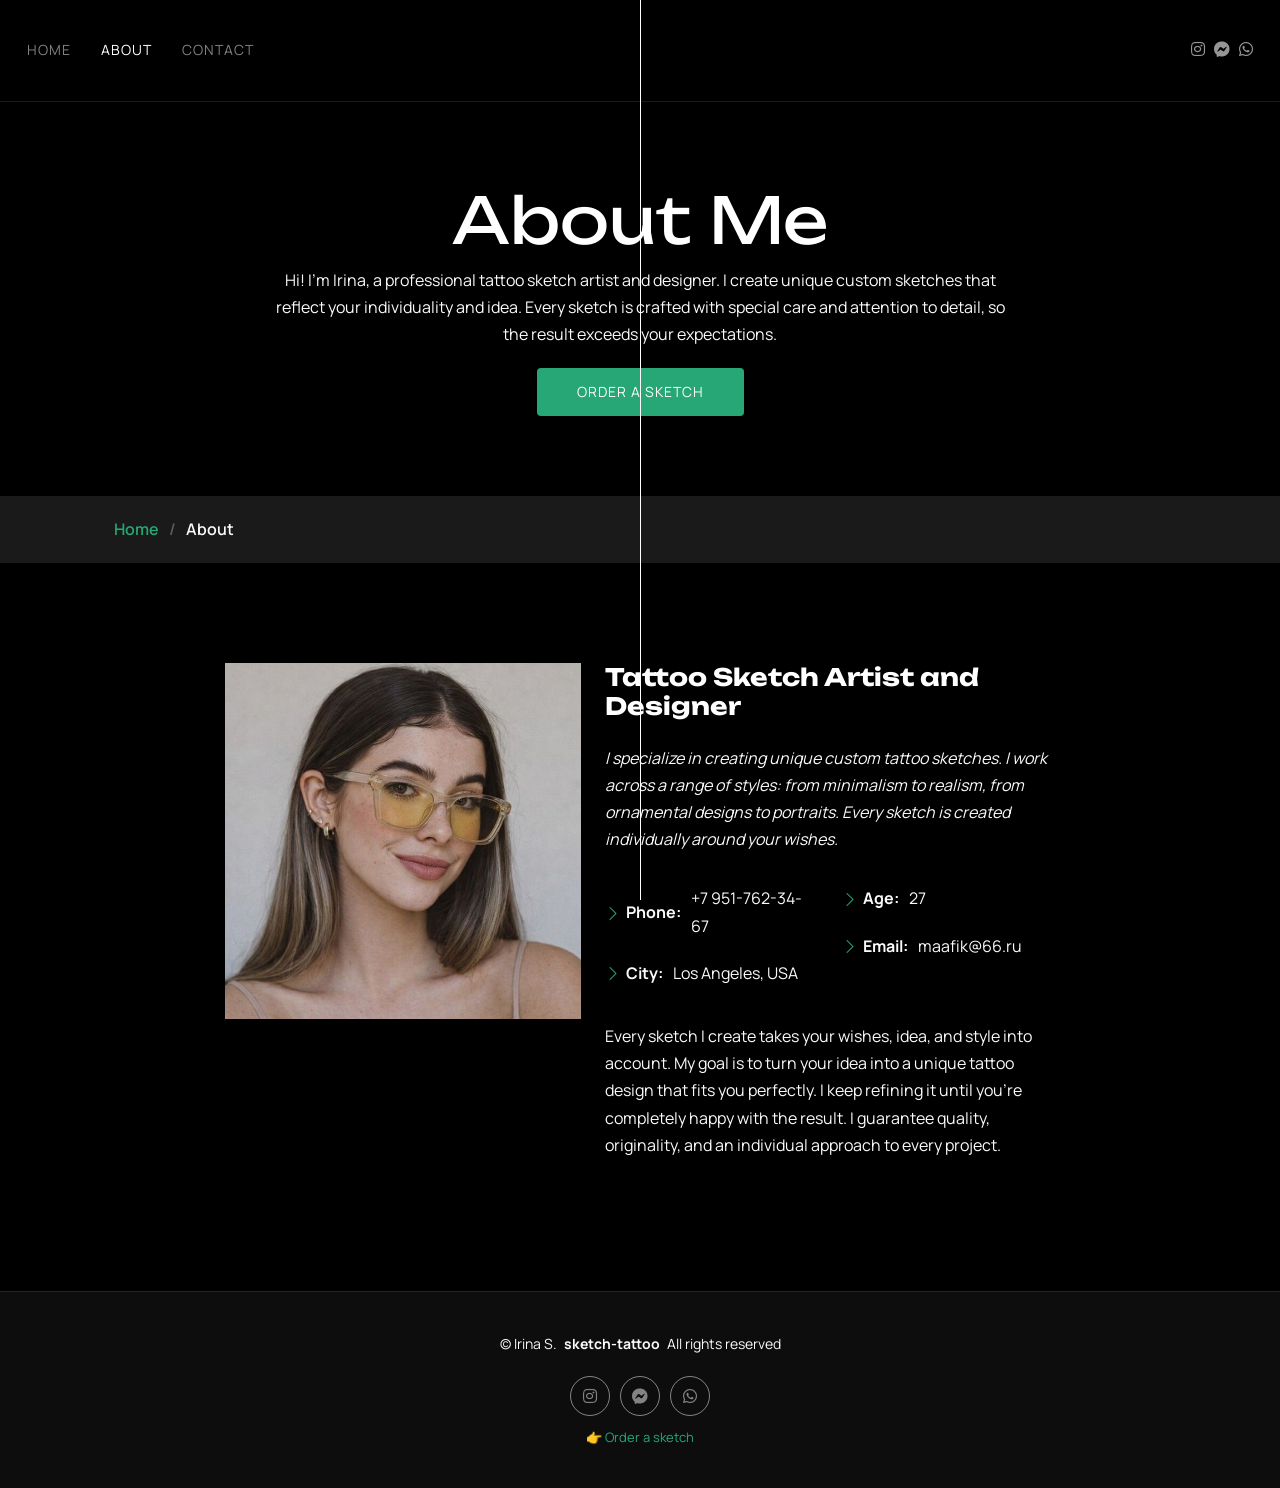
==== commit c26053ba: "уцц" ====
--- a/about.html
+++ b/about.html
@@ -1,17 +1,16 @@
 <!DOCTYPE html>
-<html lang="ru">
+<html lang="en">
 
 <head>
   <meta charset="utf-8">
   <meta content="width=device-width, initial-scale=1.0" name="viewport">
-  <title>эскиз-тату — Обо мне</title>
-  <meta name="description" content="Обо мне - Ирина, художник и дизайнер тату-эскизов. Создаю уникальные дизайны на заказ с учётом ваших пожеланий.">
-  <meta name="keywords" content="обо мне, художник тату, дизайнер эскизов, тату мастер, ирина, портфолио">
+  <title>sketch-tattoo — About Me</title>
+  <meta name="description" content="About Irina, a tattoo sketch artist and designer. I create unique custom designs based on your ideas and wishes.">
+  <meta name="keywords" content="about me, tattoo artist, sketch designer, tattoo master, irina, portfolio">
 
   <!-- DNS prefetch for external resources -->
   <link rel="dns-prefetch" href="//fonts.googleapis.com">
   <link rel="dns-prefetch" href="//fonts.gstatic.com">
-  <link rel="dns-prefetch" href="//mc.yandex.ru">
 
   <!-- Favicons -->
   <link rel="icon" href="/favicon.ico" type="image/x-icon">
@@ -44,19 +43,23 @@
   * Author: BootstrapMade.com
   ======================================================== -->
 </head>
-<!-- Yandex.Metrika counter -->
-<script type="text/javascript">
-    (function(m,e,t,r,i,k,a){
-        m[i]=m[i]||function(){(m[i].a=m[i].a||[]).push(arguments)};
-        m[i].l=1*new Date();
-        for (var j = 0; j < document.scripts.length; j++) {if (document.scripts[j].src === r) { return; }}
-        k=e.createElement(t),a=e.getElementsByTagName(t)[0],k.async=1,k.src=r,a.parentNode.insertBefore(k,a)
-    })(window, document,'script','https://mc.yandex.ru/metrika/tag.js?id=111115111', 'ym');
-
-    ym(111115111, 'init', {ssr:true, webvisor:true, clickmap:true, ecommerce:"dataLayer", referrer: document.referrer, url: location.href, accurateTrackBounce:true, trackLinks:true});
+<!-- Meta Pixel Code -->
+<script>
+!function(f,b,e,v,n,t,s)
+{if(f.fbq)return;n=f.fbq=function(){n.callMethod?
+n.callMethod.apply(n,arguments):n.queue.push(arguments)};
+if(!f._fbq)f._fbq=n;n.push=n;n.loaded=!0;n.version='2.0';
+n.queue=[];t=b.createElement(e);t.async=!0;
+t.src=v;s=b.getElementsByTagName(e)[0];
+s.parentNode.insertBefore(t,s)}(window, document,'script',
+'https://connect.facebook.net/en_US/fbevents.js');
+fbq('init', '2483305172192055');
+fbq('track', 'PageView');
 </script>
-<noscript><div><img src="https://mc.yandex.ru/watch/111115111" style="position:absolute; left:-9999px;" alt="" /></div></noscript>
-<!-- /Yandex.Metrika counter -->
+<noscript><img height="1" width="1" style="display:none"
+src="https://www.facebook.com/tr?id=2483305172192055&ev=PageView&noscript=1"
+/></noscript>
+<!-- End Meta Pixel Code -->
 
 
 <body class="about-page">
@@ -67,17 +70,17 @@
       
       <nav id="navmenu" class="navmenu">
         <ul>
-          <li><a href="http://irinatattoosketch.online/">Главная<br></a></li>
-          <li><a href="http://irinatattoosketch.online/about.html" class="active">Обо мне</a></li>
-          <li><a href="http://irinatattoosketch.online/contact.html">Контакты</a></li>
+          <li><a href="http://irinatattoosketch.online/">Home<br></a></li>
+          <li><a href="http://irinatattoosketch.online/about.html" class="active">About</a></li>
+          <li><a href="http://irinatattoosketch.online/contact.html">Contact</a></li>
         </ul>
         <i class="mobile-nav-toggle d-xl-none bi bi-list"></i>
       </nav>
 
       <div class="header-social-links">
-        <a href="#" class="whatsapp" onclick="openTelegramModal(); return false;"><i class="bi bi-facebook"></i></a>
-        <a href="#" class="whatsapp" onclick="openWhatsAppModal(); return false;"><i class="bi bi-whatsapp"></i></a>
-        <a href="https://vk.me/tattoo_sketchs1" class="instagram"><i class='fab fa-vk'></i></a>
+        <a href="https://instagram.com/irinasketches" class="instagram" target="_blank" rel="noopener" aria-label="Instagram"><i class="fab fa-instagram"></i></a>
+        <a href="https://m.me/irinasketches" class="messenger" target="_blank" rel="noopener" aria-label="Facebook Messenger"><i class="fab fa-facebook-messenger"></i></a>
+        <a href="https://wa.me/79517623467" class="whatsapp" target="_blank" rel="noopener" aria-label="WhatsApp"><i class="fab fa-whatsapp"></i></a>
       </div>
 
     </div>
@@ -90,12 +93,12 @@
         <div class="container">
           <div class="row d-flex justify-content-center text-center">
             <div class="col-lg-8">
-              <h1>Обо мне</h1>
-<p class="mb-0">Привет! Меня зовут Ирина, и я профессиональный художник-дизайнер тату-эскизов. 
-  Я создаю уникальные эскизы на заказ, которые отражают вашу индивидуальность и идею. 
-  Каждый эскиз разрабатывается с особой тщательностью и вниманием к деталям, чтобы результат превзошёл ваши ожидания.</p>
-
-              <a href="http://irinatattoosketch.online/contact.html" class="cta-btn">Заказать эскиз<br></a>
+              <h1>About Me</h1>
+<p class="mb-0">Hi! I'm Irina, a professional tattoo sketch artist and designer.
+  I create unique custom sketches that reflect your individuality and idea.
+  Every sketch is crafted with special care and attention to detail, so the result exceeds your expectations.</p>
+
+              <a href="http://irinatattoosketch.online/contact.html" class="cta-btn">Order a sketch<br></a>
             </div>
           </div>
         </div>
@@ -103,8 +106,8 @@
       <nav class="breadcrumbs">
         <div class="container">
           <ol>
-            <li><a href="http://irinatattoosketch.online/">Главная</a></li>
-            <li class="current">Обо мне</li>
+            <li><a href="http://irinatattoosketch.online/">Home</a></li>
+            <li class="current">About</li>
           </ol>
         </div>
       </nav>
@@ -120,32 +123,32 @@
             <img src="assets/img/profile-img.png" class="img-fluid" alt="">
           </div>
           <div class="col-lg-5 content">
-            <h2>Художник и дизайнер тату-эскизов</h2>
+            <h2>Tattoo Sketch Artist and Designer</h2>
 <p class="fst-italic py-3">
- Я специализируюсь на создании уникальных тату-эскизов на заказ. Работаю в различных стилях: от минимализма до реализма, от орнаментов до портретов. Каждый эскиз создаётся индивидуально под ваши пожелания.
+ I specialize in creating unique custom tattoo sketches. I work across a range of styles: from minimalism to realism, from ornamental designs to portraits. Every sketch is created individually around your wishes.
 </p>
 
      
             <div class="row">
               <div class="col-lg-6">
                 <ul>
-                  <li><i class="bi bi-chevron-right"></i> <strong>Телефон:</strong> <span>+7 951-762-34-67</span></li>
-                  <li><i class="bi bi-chevron-right"></i> <strong>Город:</strong> <span>Москва, Россия</span></li>
+                  <li><i class="bi bi-chevron-right"></i> <strong>Phone:</strong> <span>+7 951-762-34-67</span></li>
+                  <li><i class="bi bi-chevron-right"></i> <strong>City:</strong> <span>Los Angeles, USA</span></li>
                 </ul>
               </div>
               <div class="col-lg-6">
                 <ul>
-                  <li><i class="bi bi-chevron-right"></i> <strong>Возраст:</strong> <span>27</span></li>
+                  <li><i class="bi bi-chevron-right"></i> <strong>Age:</strong> <span>27</span></li>
                   <li><i class="bi bi-chevron-right"></i> <strong>Email:</strong> <span>maafik@66.ru</span></li>
                 </ul>
               </div>
             </div>
             
 <p class="py-3">
-   Каждый эскиз я создаю с учётом ваших пожеланий, идеи и стиля. 
-  Моя задача — превратить вашу идею в уникальный дизайн татуировки, который будет идеально подходить вам. 
-  Я работаю до тех пор, пока вы не будете полностью довольны результатом. 
-  Гарантирую качество, уникальность и индивидуальный подход к каждому проекту.
+   Every sketch I create takes your wishes, idea, and style into account.
+  My goal is to turn your idea into a unique tattoo design that fits you perfectly.
+  I keep refining it until you're completely happy with the result.
+  I guarantee quality, originality, and an individual approach to every project.
 </p>
 
           </div>
@@ -161,160 +164,23 @@
 
     <div class="container">
       <div class="copyright text-center ">
-        <p>© <span>Cиденьникова И.С</span> <strong class="px-1 sitename">эскиз-тату</strong> <span> Все права защищены</span></p>
+        <p>© <span>Irina S.</span> <strong class="px-1 sitename">sketch-tattoo</strong> <span> All rights reserved</span></p>
       </div>
       <div class="social-links d-flex justify-content-center">
-        <a href="#" class="whatsapp" onclick="openTelegramModal(); return false;"><i class="bi bi-facebook"></i></a>
-        <a href="#" class="whatsapp" onclick="openWhatsAppModal(); return false;"><i class="bi bi-whatsapp"></i></a>
-                <a href="https://vk.me/tattoo_sketchs1"><i class='fab flex-shrink-0'>&#xf189;</i></a>
+        <a href="https://instagram.com/irinasketches" target="_blank" rel="noopener" aria-label="Instagram"><i class="fab fa-instagram"></i></a>
+        <a href="https://m.me/irinasketches" target="_blank" rel="noopener" aria-label="Facebook Messenger"><i class="fab fa-facebook-messenger"></i></a>
+        <a href="https://wa.me/79517623467" target="_blank" rel="noopener" aria-label="WhatsApp"><i class="fab fa-whatsapp"></i></a>
       </div>
       <div class="credits">
         <!-- All the links in the footer should remain intact. -->
         <!-- You can delete the links only if you've purchased the pro version. -->
         <!-- Licensing information: https://bootstrapmade.com/license/ -->
         <!-- Purchase the pro version with working PHP/AJAX contact form: [buy-url] -->
-<a href="http://irinatattoosketch.online/contact.html">👉 Заказать эскиз</a>
+<a href="http://irinatattoosketch.online/contact.html">👉 Order a sketch</a>
       </div>
     </div>
 
   </footer>
-
-  <!-- WhatsApp Modal -->
-  <div class="order-modal" id="whatsappModal" style="display: none;">
-    <div class="order-modal__dialog">
-      <button class="order-modal__close" type="button" aria-label="Закрыть" onclick="closeWhatsAppModal()">✕</button>
-      <div class="order-modal__title">Написать в WhatsApp</div>
-      <div class="order-modal__text">
-        Для работы WhatsApp в России нужно включить VPN. Если у вас нет VPN, лучше воспользуйтесь ВКонтакте.
-      </div>
-      <div class="order-modal__actions">
-        <a class="order-modal__btn order-modal__btn--wa" href="https://wa.me/79517623467?text=%D0%97%D0%B4%D1%80%D0%B0%D0%B2%D1%81%D1%82%D0%B2%D1%83%D0%B9%D1%82%D0%B5!%20%D0%A5%D0%BE%D1%87%D1%83%20%D0%B7%D0%B0%D0%BA%D0%B0%D0%B7%D0%B0%D1%82%D1%8C%20%D1%8D%D1%81%D0%BA%D0%B8%D0%B7." target="_blank" rel="noopener">
-          <span class="order-modal__btn-content">
-            <span class="order-modal__btn-main">WhatsApp</span>
-            <span class="order-modal__btn-sub">работает с VPN</span>
-          </span>
-        </a>
-<a class="order-modal__btn order-modal__btn--vk" href="https://vk.me/tattoo_sketchs1" target="_blank" rel="noopener">ВКонтакте</a>
-      </div>
-    </div>
-  </div>
-
-  <!-- Telegram Modal -->
-  <div class="order-modal" id="telegramModal" style="display: none;">
-    <div class="order-modal__dialog">
-      <button class="order-modal__close" type="button" aria-label="Закрыть" onclick="closeTelegramModal()">✕</button>
-      <div class="order-modal__title">Написать в Telegram</div>
-      <div class="order-modal__text">
-        Для работы Telegram в России нужно включить VPN. Если у вас нет VPN, лучше воспользуйтесь ВКонтакте.
-      </div>
-      <div class="order-modal__actions">
-        <a class="order-modal__btn order-modal__btn--tg" href="https://t.me/Irinasketchs?text=%D0%97%D0%B4%D1%80%D0%B0%D0%B2%D1%81%D1%82%D0%B2%D1%83%D0%B9%D1%82%D0%B5!%20%D0%A5%D0%BE%D1%87%D1%83%20%D0%B7%D0%B0%D0%BA%D0%B0%D0%B7%D0%B0%D1%82%D1%8C%20%D1%8D%D1%81%D0%BA%D0%B8%D0%B7." target="_blank" rel="noopener">
-          <span class="order-modal__btn-content">
-            <span class="order-modal__btn-main">Telegram</span>
-            <span class="order-modal__btn-sub">работает с VPN</span>
-          </span>
-                  <a class="order-modal__btn order-modal__btn--vk" href="https://vk.me/tattoo_sketchs1" target="_blank" rel="noopener">ВКонтакте</a>
-        </a>
-      </div>
-    </div>
-  </div>
-
-  <!-- WhatsApp Modal -->
-  <div class="order-modal" id="whatsappModal" style="display: none;">
-    <div class="order-modal__dialog">
-      <button class="order-modal__close" type="button" aria-label="Закрыть" onclick="closeWhatsAppModal()">✕</button>
-      <div class="order-modal__title">Написать в WhatsApp</div>
-      <div class="order-modal__text">
-        Для работы WhatsApp в России нужно включить VPN. Если у вас нет VPN, лучше воспользуйтесь ВКонтакте.
-      </div>
-      <div class="order-modal__actions">
-        <a class="order-modal__btn order-modal__btn--wa" href="https://wa.me/79517623467?text=%D0%97%D0%B4%D1%80%D0%B0%D0%B2%D1%81%D1%82%D0%B2%D1%83%D0%B9%D1%82%D0%B5!%20%D0%A5%D0%BE%D1%87%D1%83%20%D0%B7%D0%B0%D0%BA%D0%B0%D0%B7%D0%B0%D1%82%D1%8C%20%D1%8D%D1%81%D0%BA%D0%B8%D0%B7." target="_blank" rel="noopener">
-          <span class="order-modal__btn-content">
-            <span class="order-modal__btn-main">WhatsApp</span>
-            <span class="order-modal__btn-sub">работает с VPN</span>
-          </span>
-        </a>
-        <a class="order-modal__btn order-modal__btn--vk" href="https://vk.me/tattoo_sketchs1" target="_blank" rel="noopener">ВКонтакте</a>
-      </div>
-    </div>
-  </div>
-
-   <!-- Tracking scripts - loaded after page load for better performance -->
-  <script>
-    // WhatsApp Modal functions
-    function openWhatsAppModal() {
-      document.getElementById('whatsappModal').style.display = 'flex';
-      document.body.style.overflow = 'hidden';
-    }
-    
-    function closeWhatsAppModal() {
-      document.getElementById('whatsappModal').style.display = 'none';
-      document.body.style.overflow = '';
-    }
-
-    // Telegram Modal functions
-    function openTelegramModal() {
-      document.getElementById('telegramModal').style.display = 'flex';
-      document.body.style.overflow = 'hidden';
-    }
-
-    function closeTelegramModal() {
-      document.getElementById('telegramModal').style.display = 'none';
-      document.body.style.overflow = '';
-    }
-    
-    // Close modal when clicking outside
-    document.addEventListener('click', function(event) {
-      const whatsappModal = document.getElementById('whatsappModal');
-      const telegramModal = document.getElementById('telegramModal');
-      if (event.target === whatsappModal) {
-        closeWhatsAppModal();
-      }
-      if (event.target === telegramModal) {
-        closeTelegramModal();
-      }
-    });
-
-    window.addEventListener('load', function() {
-      setTimeout(function() {
-        // Загружаем изображение с задержкой 1 секунду
-        const handmadeImage = document.getElementById("handmadeImage");
-        if (handmadeImage) {
-          handmadeImage.src = "assets/img/gallery/123123123.jpg";
-        }
-        
-        // Top.Mail.Ru counter - DISABLED for performance
-        /*
-        var _tmr = window._tmr || (window._tmr = []);
-        _tmr.push({id: "3636165", type: "pageView", start: (new Date()).getTime()});
-        (function (d, w, id) {
-          if (d.getElementById(id)) return;
-          var ts = d.createElement("script"); ts.type = "text/javascript"; ts.async = true; ts.id = id;
-          ts.src = "https://top-fwz1.mail.ru/js/code.js";
-          var f = function () {var s = d.getElementsByTagName("script")[0]; s.parentNode.insertBefore(ts, s);};
-          if (w.opera == "[object Opera]") { d.addEventListener("DOMContentLoaded", f, false); } else { f(); }
-        })(document, window, "tmr-code");
-        */
-
-        // TikTok Pixel Code - DISABLED for performance
-        /*
-        !function (w, d, t) {
-          w.TiktokAnalyticsObject=t;var ttq=w[t]=w[t]||[];ttq.methods=["page","track","identify","instances","debug","on","off","once","ready","alias","group","enableCookie","disableCookie","holdConsent","revokeConsent","grantConsent"],ttq.setAndDefer=function(t,e){t[e]=function(){t.push([e].concat(Array.prototype.slice.call(arguments,0)))}};for(var i=0;i<ttq.methods.length;i++)ttq.setAndDefer(ttq,ttq.methods[i]);ttq.instance=function(t){for(
-          var e=ttq._i[t]||[],n=0;n<ttq.methods.length;n++)ttq.setAndDefer(e,ttq.methods[n]);return e},ttq.load=function(e,n){var r="https://analytics.tiktok.com/i18n/pixel/events.js",o=n&&n.partner;ttq._i=ttq._i||{},ttq._i[e]=[],ttq._i[e]._u=r,ttq._t=ttq._t||{},ttq._t[e]=+new Date,ttq._o=ttq._o||{},ttq._o[e]=n||{};n=document.createElement("script")
-          ;n.type="text/javascript",n.async=!0,n.src=r+"?sdkid="+e+"&lib="+t;e=document.getElementsByTagName("script")[0];e.parentNode.insertBefore(n,e)};
-          
-            ttq.load('D0GA8H3C77U9TS4J8B10');
-            ttq.page();
-          }(window, document, 'ttq');
-        */
-      }, 1000); // Минимальная задержка для будущих скриптов
-    });
-  </script>
-  <!-- Top.Mail.Ru noscript - DISABLED for performance -->
-  <!-- <noscript>
-    <div><img src="https://top-fwz1.mail.ru/counter?id=3636165;js=na" style="position:absolute;left:-9999px;" alt="Top.Mail.Ru" /></div>
-  </noscript> -->
-
 
   <!-- Scroll Top -->
   <a href="#" id="scroll-top" class="scroll-top d-flex align-items-center justify-content-center"><i class="bi bi-arrow-up-short"></i></a>
@@ -339,24 +205,14 @@
   <!-- Main JS File -->
   <script src="assets/js/main.js?v=2.0" defer></script>
 
-  <!-- WhatsApp Modal functions -->
   <script>
-    function openWhatsAppModal() {
-      document.getElementById('whatsappModal').style.display = 'flex';
-      document.body.style.overflow = 'hidden';
-    }
-    
-    function closeWhatsAppModal() {
-      document.getElementById('whatsappModal').style.display = 'none';
-      document.body.style.overflow = '';
-    }
-    
-    // Close modal when clicking outside
-    document.addEventListener('click', function(event) {
-      const whatsappModal = document.getElementById('whatsappModal');
-      if (event.target === whatsappModal) {
-        closeWhatsAppModal();
-      }
+    window.addEventListener('load', function() {
+      setTimeout(function() {
+        const handmadeImage = document.getElementById("handmadeImage");
+        if (handmadeImage) {
+          handmadeImage.src = "assets/img/gallery/123123123.jpg";
+        }
+      }, 1000);
     });
   </script>
 
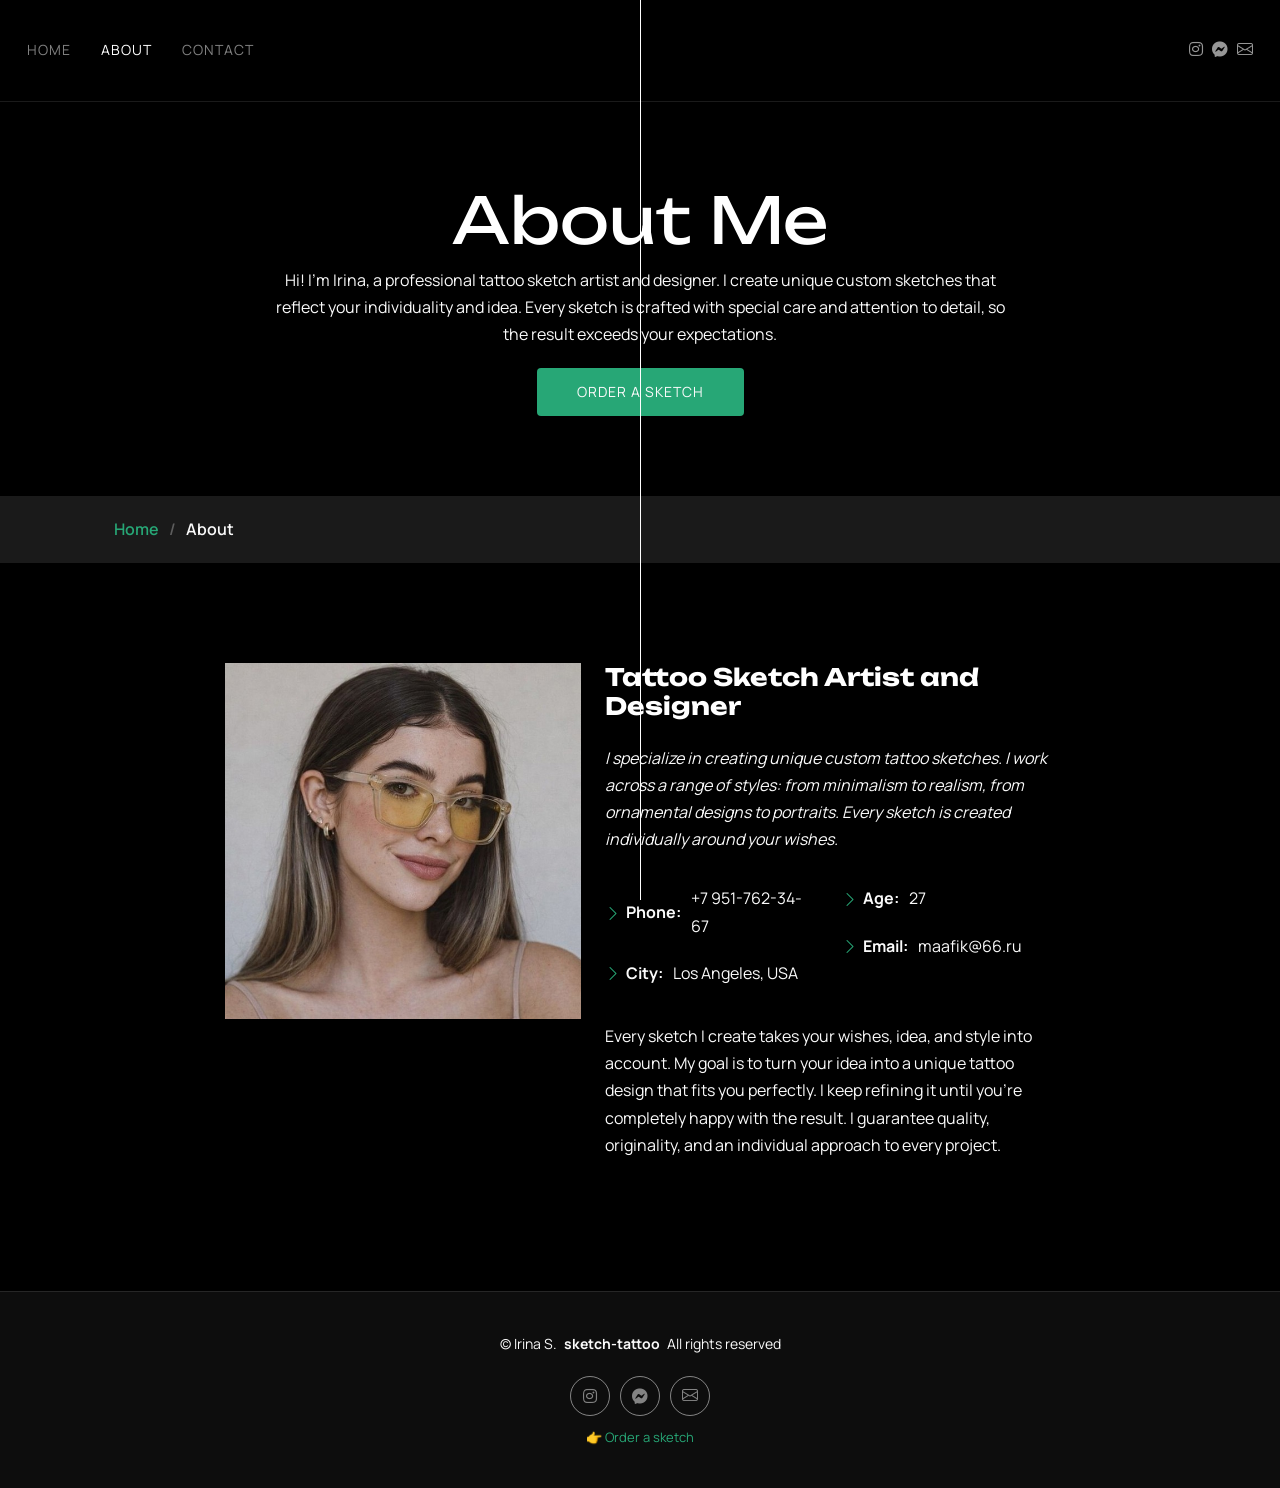
==== commit 3452deab: "3222" ====
--- a/about.html
+++ b/about.html
@@ -80,7 +80,7 @@
       <div class="header-social-links">
         <a href="https://instagram.com/irinasketches" class="instagram" target="_blank" rel="noopener" aria-label="Instagram"><i class="fab fa-instagram"></i></a>
         <a href="https://m.me/irinasketches" class="messenger" target="_blank" rel="noopener" aria-label="Facebook Messenger"><i class="fab fa-facebook-messenger"></i></a>
-        <a href="https://wa.me/79517623467" class="whatsapp" target="_blank" rel="noopener" aria-label="WhatsApp"><i class="fab fa-whatsapp"></i></a>
+        <a href="mailto:sidelnikovairina002@gmail.com" class="email" rel="noopener" aria-label="Email"><i class="bi bi-envelope"></i></a>
       </div>
 
     </div>
@@ -169,7 +169,7 @@
       <div class="social-links d-flex justify-content-center">
         <a href="https://instagram.com/irinasketches" target="_blank" rel="noopener" aria-label="Instagram"><i class="fab fa-instagram"></i></a>
         <a href="https://m.me/irinasketches" target="_blank" rel="noopener" aria-label="Facebook Messenger"><i class="fab fa-facebook-messenger"></i></a>
-        <a href="https://wa.me/79517623467" target="_blank" rel="noopener" aria-label="WhatsApp"><i class="fab fa-whatsapp"></i></a>
+        <a href="mailto:sidelnikovairina002@gmail.com" rel="noopener" aria-label="Email"><i class="bi bi-envelope"></i></a>
       </div>
       <div class="credits">
         <!-- All the links in the footer should remain intact. -->
